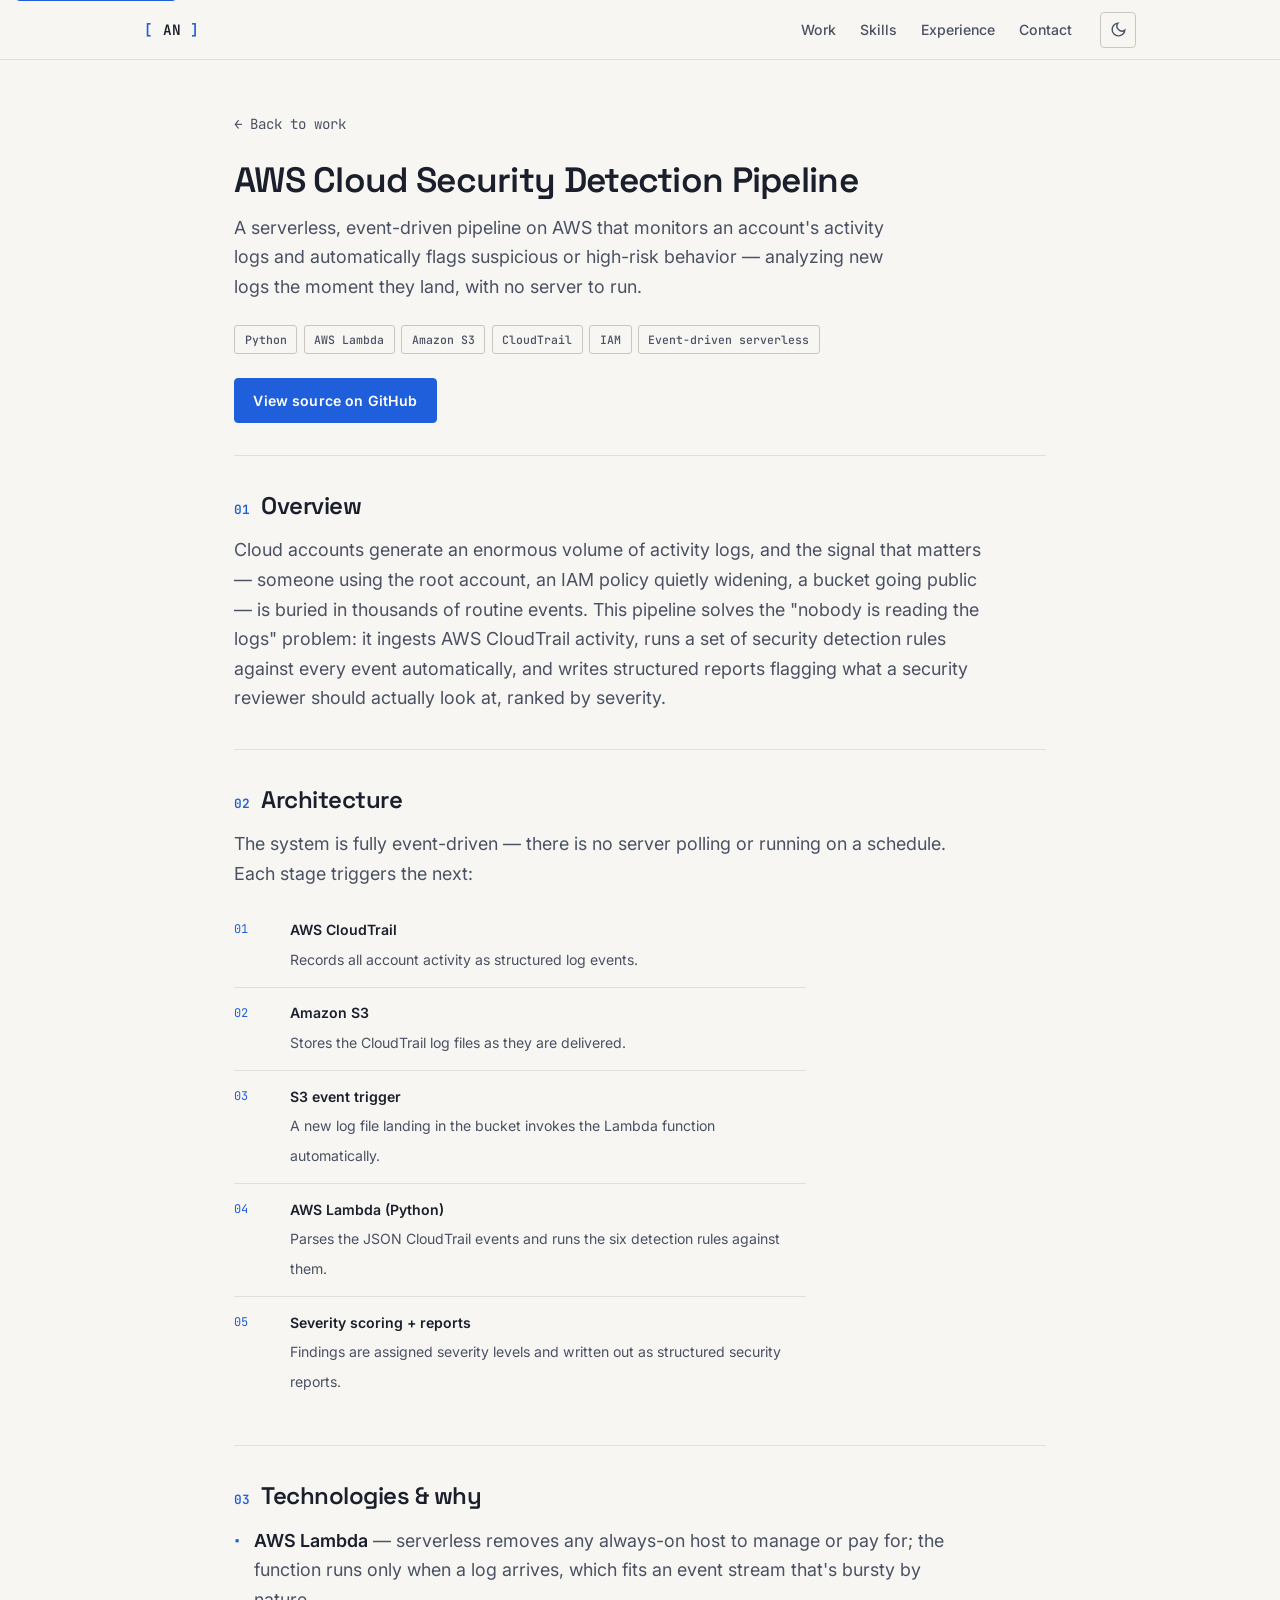
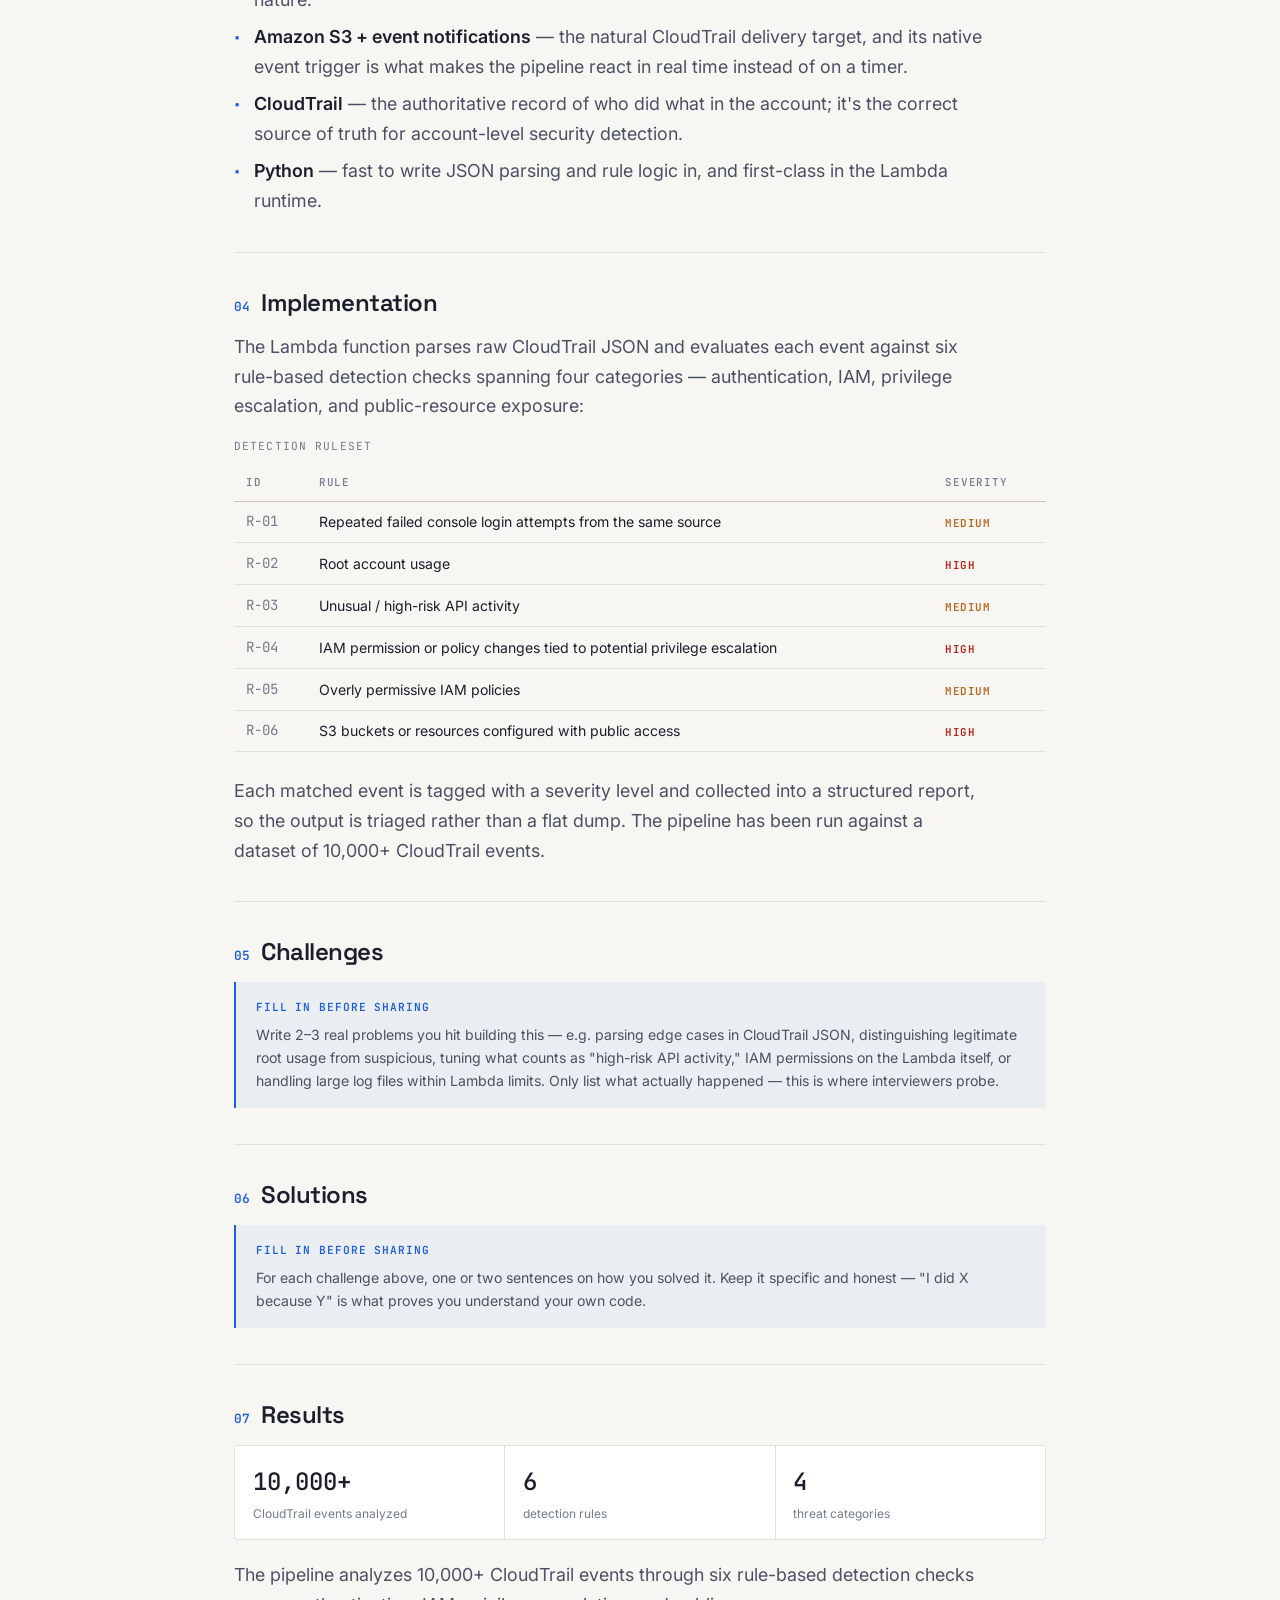
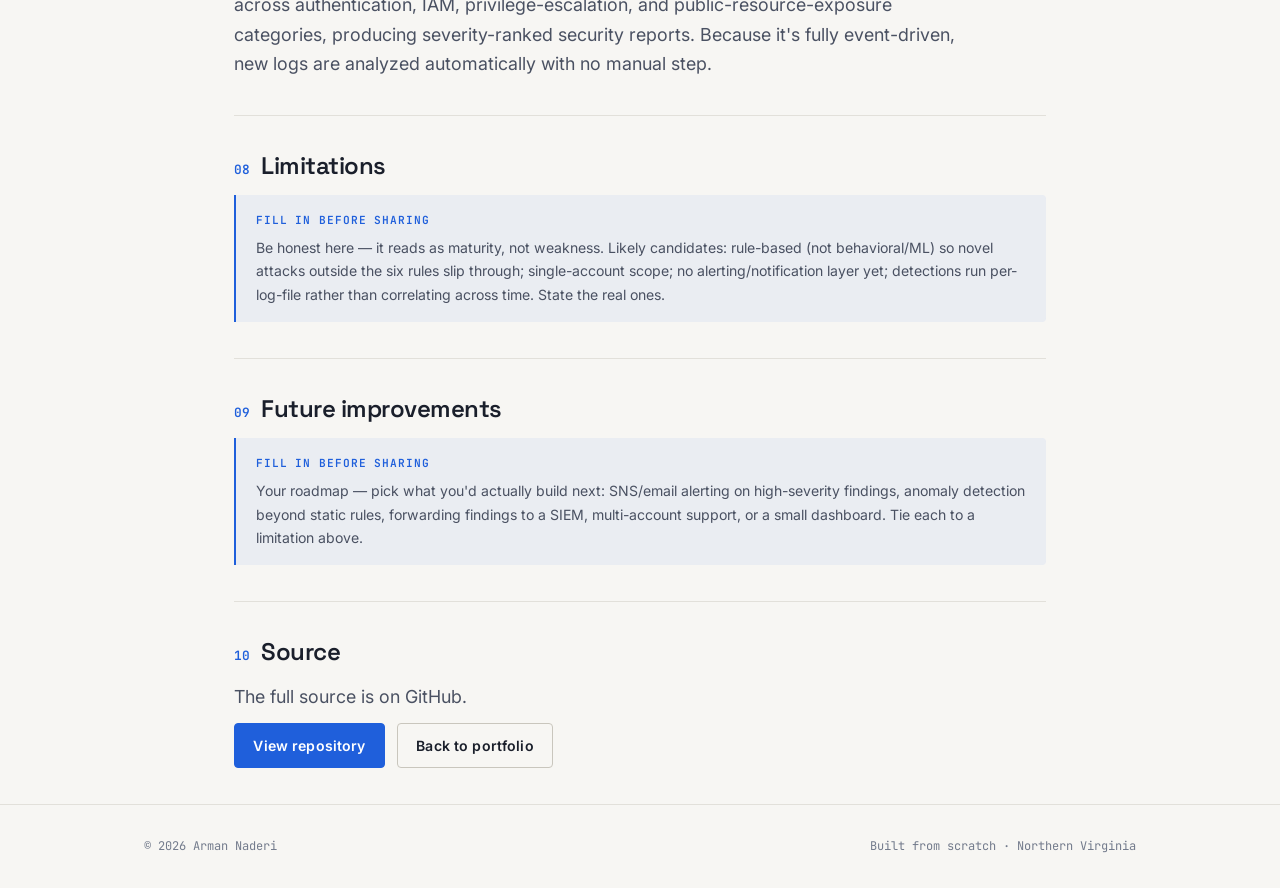
==== project-detection-pipeline.html @ 97a6974f "Rebuild portfolio: new design, detection pipeline project page" ====
<!DOCTYPE html>
<html lang="en" data-theme="light">
<head>
  <meta charset="UTF-8" />
  <meta name="viewport" content="width=device-width, initial-scale=1.0" />
  <title>AWS Cloud Security Detection Pipeline — Arman Naderi</title>
  <meta name="description" content="A serverless, event-driven security detection pipeline on AWS: CloudTrail + S3 + Python Lambda running six custom detection rules against account activity logs. Architecture, implementation, and results." />
  <link rel="canonical" href="https://armannaderi.com/project-detection-pipeline.html" />

  <meta property="og:type" content="article" />
  <meta property="og:title" content="AWS Cloud Security Detection Pipeline — Arman Naderi" />
  <meta property="og:description" content="Serverless detection pipeline on AWS: CloudTrail, S3, Python Lambda, six custom detection rules." />
  <meta property="og:url" content="https://armannaderi.com/project-detection-pipeline.html" />

  <link rel="preconnect" href="https://fonts.googleapis.com" />
  <link rel="preconnect" href="https://fonts.gstatic.com" crossorigin />
  <link href="https://fonts.googleapis.com/css2?family=Inter:wght@400;500;600&family=JetBrains+Mono:wght@400;500;600&family=Space+Grotesk:wght@500;600;700&display=swap" rel="stylesheet" />
  <link rel="stylesheet" href="styles.css" />

  <script>
    (function () {
      try {
        var saved = localStorage.getItem('theme');
        var sys = window.matchMedia('(prefers-color-scheme: dark)').matches ? 'dark' : 'light';
        document.documentElement.setAttribute('data-theme', saved || sys);
      } catch (e) {}
    })();
  </script>
</head>
<body>
  <a class="skip-link" href="#main">Skip to content</a>

  <nav id="nav" aria-label="Primary">
    <div class="nav-inner">
      <a href="/" class="nav-logo"><span class="bracket">[</span> AN <span class="bracket">]</span></a>
      <div class="nav-right">
        <div class="nav-links">
          <a href="/#work">Work</a>
          <a href="/#skills">Skills</a>
          <a href="/#experience">Experience</a>
          <a href="/#contact">Contact</a>
        </div>
        <button class="theme-toggle" id="themeToggle" aria-label="Toggle color theme">
          <svg class="icon-moon" viewBox="0 0 24 24" fill="none" stroke="currentColor" stroke-width="2" aria-hidden="true"><path d="M21 12.79A9 9 0 1 1 11.21 3 7 7 0 0 0 21 12.79z"/></svg>
          <svg class="icon-sun" viewBox="0 0 24 24" fill="none" stroke="currentColor" stroke-width="2" aria-hidden="true"><circle cx="12" cy="12" r="4"/><path d="M12 2v2M12 20v2M4.9 4.9l1.4 1.4M17.7 17.7l1.4 1.4M2 12h2M20 12h2M4.9 19.1l1.4-1.4M17.7 6.3l1.4-1.4"/></svg>
        </button>
      </div>
    </div>
  </nav>

  <main id="main" class="wrap">
    <div class="doc-header">
      <a href="/#work" class="back-link">← Back to work</a>
      <h1 class="doc-title">AWS Cloud Security Detection Pipeline</h1>
      <p class="doc-sub">
        A serverless, event-driven pipeline on AWS that monitors an account's activity logs
        and automatically flags suspicious or high-risk behavior — analyzing new logs the
        moment they land, with no server to run.
      </p>
      <div class="stack-row" style="margin-top:1.5rem;">
        <span class="chip">Python</span>
        <span class="chip">AWS Lambda</span>
        <span class="chip">Amazon S3</span>
        <span class="chip">CloudTrail</span>
        <span class="chip">IAM</span>
        <span class="chip">Event-driven serverless</span>
      </div>
      <div class="project-actions" style="margin-top:1.5rem;">
        <a href="#" class="btn btn-primary" target="_blank" rel="noopener">View source on GitHub</a>
      </div>
    </div>

    <section class="doc-section">
      <h2><span class="num">01</span> Overview</h2>
      <p>
        Cloud accounts generate an enormous volume of activity logs, and the signal that
        matters — someone using the root account, an IAM policy quietly widening, a bucket
        going public — is buried in thousands of routine events. This pipeline solves the
        "nobody is reading the logs" problem: it ingests AWS CloudTrail activity, runs a set
        of security detection rules against every event automatically, and writes structured
        reports flagging what a security reviewer should actually look at, ranked by severity.
      </p>
    </section>

    <section class="doc-section">
      <h2><span class="num">02</span> Architecture</h2>
      <p>The system is fully event-driven — there is no server polling or running on a schedule. Each stage triggers the next:</p>
      <div class="arch-flow">
        <div class="arch-step"><div class="an">01</div><div class="ad"><strong>AWS CloudTrail</strong><span>Records all account activity as structured log events.</span></div></div>
        <div class="arch-step"><div class="an">02</div><div class="ad"><strong>Amazon S3</strong><span>Stores the CloudTrail log files as they are delivered.</span></div></div>
        <div class="arch-step"><div class="an">03</div><div class="ad"><strong>S3 event trigger</strong><span>A new log file landing in the bucket invokes the Lambda function automatically.</span></div></div>
        <div class="arch-step"><div class="an">04</div><div class="ad"><strong>AWS Lambda (Python)</strong><span>Parses the JSON CloudTrail events and runs the six detection rules against them.</span></div></div>
        <div class="arch-step"><div class="an">05</div><div class="ad"><strong>Severity scoring + reports</strong><span>Findings are assigned severity levels and written out as structured security reports.</span></div></div>
      </div>
    </section>

    <section class="doc-section">
      <h2><span class="num">03</span> Technologies &amp; why</h2>
      <ul class="doc-list">
        <li><strong>AWS Lambda</strong> — serverless removes any always-on host to manage or pay for; the function runs only when a log arrives, which fits an event stream that's bursty by nature.</li>
        <li><strong>Amazon S3 + event notifications</strong> — the natural CloudTrail delivery target, and its native event trigger is what makes the pipeline react in real time instead of on a timer.</li>
        <li><strong>CloudTrail</strong> — the authoritative record of who did what in the account; it's the correct source of truth for account-level security detection.</li>
        <li><strong>Python</strong> — fast to write JSON parsing and rule logic in, and first-class in the Lambda runtime.</li>
      </ul>
    </section>

    <section class="doc-section">
      <h2><span class="num">04</span> Implementation</h2>
      <p>
        The Lambda function parses raw CloudTrail JSON and evaluates each event against six
        rule-based detection checks spanning four categories — authentication, IAM,
        privilege escalation, and public-resource exposure:
      </p>
      <table class="spec" style="margin-top:1rem;">
        <caption>Detection ruleset</caption>
        <thead>
          <tr><th scope="col">ID</th><th scope="col">Rule</th><th scope="col" class="sev-col">Severity</th></tr>
        </thead>
        <tbody>
          <tr><td class="id">R-01</td><td class="rule">Repeated failed console login attempts from the same source</td><td class="sev-col"><span class="sev sev-med">Medium</span></td></tr>
          <tr><td class="id">R-02</td><td class="rule">Root account usage</td><td class="sev-col"><span class="sev sev-high">High</span></td></tr>
          <tr><td class="id">R-03</td><td class="rule">Unusual / high-risk API activity</td><td class="sev-col"><span class="sev sev-med">Medium</span></td></tr>
          <tr><td class="id">R-04</td><td class="rule">IAM permission or policy changes tied to potential privilege escalation</td><td class="sev-col"><span class="sev sev-high">High</span></td></tr>
          <tr><td class="id">R-05</td><td class="rule">Overly permissive IAM policies</td><td class="sev-col"><span class="sev sev-med">Medium</span></td></tr>
          <tr><td class="id">R-06</td><td class="rule">S3 buckets or resources configured with public access</td><td class="sev-col"><span class="sev sev-high">High</span></td></tr>
        </tbody>
      </table>
      <p>Each matched event is tagged with a severity level and collected into a structured report, so the output is triaged rather than a flat dump. The pipeline has been run against a dataset of 10,000+ CloudTrail events.</p>
    </section>

    <section class="doc-section">
      <h2><span class="num">05</span> Challenges</h2>
      <div class="placeholder">
        <strong>Fill in before sharing</strong>
        Write 2–3 real problems you hit building this — e.g. parsing edge cases in CloudTrail JSON, distinguishing legitimate root usage from suspicious, tuning what counts as "high-risk API activity," IAM permissions on the Lambda itself, or handling large log files within Lambda limits. Only list what actually happened — this is where interviewers probe.
      </div>
    </section>

    <section class="doc-section">
      <h2><span class="num">06</span> Solutions</h2>
      <div class="placeholder">
        <strong>Fill in before sharing</strong>
        For each challenge above, one or two sentences on how you solved it. Keep it specific and honest — "I did X because Y" is what proves you understand your own code.
      </div>
    </section>

    <section class="doc-section">
      <h2><span class="num">07</span> Results</h2>
      <div class="metrics" style="margin-bottom:1.25rem;">
        <div class="metric"><div class="n">10,000+</div><div class="l">CloudTrail events analyzed</div></div>
        <div class="metric"><div class="n">6</div><div class="l">detection rules</div></div>
        <div class="metric"><div class="n">4</div><div class="l">threat categories</div></div>
      </div>
      <p>
        The pipeline analyzes 10,000+ CloudTrail events through six rule-based detection
        checks across authentication, IAM, privilege-escalation, and public-resource-exposure
        categories, producing severity-ranked security reports. Because it's fully event-driven,
        new logs are analyzed automatically with no manual step.
      </p>
    </section>

    <section class="doc-section">
      <h2><span class="num">08</span> Limitations</h2>
      <div class="placeholder">
        <strong>Fill in before sharing</strong>
        Be honest here — it reads as maturity, not weakness. Likely candidates: rule-based (not behavioral/ML) so novel attacks outside the six rules slip through; single-account scope; no alerting/notification layer yet; detections run per-log-file rather than correlating across time. State the real ones.
      </div>
    </section>

    <section class="doc-section">
      <h2><span class="num">09</span> Future improvements</h2>
      <div class="placeholder">
        <strong>Fill in before sharing</strong>
        Your roadmap — pick what you'd actually build next: SNS/email alerting on high-severity findings, anomaly detection beyond static rules, forwarding findings to a SIEM, multi-account support, or a small dashboard. Tie each to a limitation above.
      </div>
    </section>

    <section class="doc-section">
      <h2><span class="num">10</span> Source</h2>
      <p>The full source is on GitHub.</p>
      <div class="project-actions" style="margin-top:0.75rem;">
        <a href="#" class="btn btn-primary" target="_blank" rel="noopener">View repository</a>
        <a href="/#work" class="btn btn-ghost">Back to portfolio</a>
      </div>
    </section>
  </main>

  <footer>
    <div class="footer-inner">
      <span>© 2026 Arman Naderi</span>
      <span>Built from scratch · Northern Virginia</span>
    </div>
  </footer>

  <script src="app.js"></script>
</body>
</html>
---- styles.css ----
/* ============================================================
   ARMAN NADERI — PORTFOLIO
   Aesthetic: "engineering document" — technical spec sheet.
   Slate + signal-blue, paper-neutral surfaces, hairline structure.
   ============================================================ */

/* ---------- TOKENS ---------- */
:root {
  color-scheme: light dark;

  /* Light (default) — warm paper neutrals, slate ink, signal blue */
  --paper:      #f7f6f3;
  --surface:    #ffffff;
  --ink:        #1a1f2b;
  --ink-soft:   #4a5162;
  --ink-faint:  #737b8c;
  --line:       #e2e0da;
  --line-strong:#c9c6bd;
  --accent:     #1f5fdb;   /* signal blue */
  --accent-ink: #ffffff;
  --sev-high:   #b42318;
  --sev-med:    #b5651d;
  --sev-low:    #3a6a3a;
  --focus:      #1f5fdb;

  --maxw:       860px;
  --wide:       1040px;
  --radius:     4px;
  --nav-h:      60px;

  --font-display: 'Space Grotesk', system-ui, sans-serif;
  --font-body:    'Inter', system-ui, sans-serif;
  --font-mono:    'JetBrains Mono', ui-monospace, 'Courier New', monospace;

  --step--1: clamp(0.8rem, 0.77rem + 0.15vw, 0.88rem);
  --step-0:  clamp(1rem, 0.96rem + 0.2vw, 1.12rem);
  --step-1:  clamp(1.2rem, 1.1rem + 0.5vw, 1.5rem);
  --step-2:  clamp(1.6rem, 1.4rem + 1vw, 2.2rem);
  --step-3:  clamp(2.2rem, 1.8rem + 2vw, 3.4rem);
}

[data-theme="dark"] {
  --paper:      #0f1219;
  --surface:    #161a23;
  --ink:        #e8eaf0;
  --ink-soft:   #b0b6c4;
  --ink-faint:  #7c8291;
  --line:       #262b37;
  --line-strong:#39404f;
  --accent:     #6aa2ff;
  --accent-ink: #0f1219;
  --sev-high:   #f0776b;
  --sev-med:    #e0a04a;
  --sev-low:    #7fc07f;
  --focus:      #6aa2ff;
}

/* ---------- RESET ---------- */
*, *::before, *::after { box-sizing: border-box; margin: 0; padding: 0; }
html { scroll-behavior: smooth; -webkit-text-size-adjust: 100%; }
@media (prefers-reduced-motion: reduce) {
  html { scroll-behavior: auto; }
  *, *::before, *::after { animation-duration: 0.01ms !important; transition-duration: 0.01ms !important; }
}

body {
  background: var(--paper);
  color: var(--ink);
  font-family: var(--font-body);
  font-size: var(--step-0);
  line-height: 1.65;
  -webkit-font-smoothing: antialiased;
  text-rendering: optimizeLegibility;
}

a { color: var(--accent); text-decoration: none; }
a:hover { text-decoration: underline; text-underline-offset: 3px; }
ul { list-style: none; }

/* ---------- FOCUS / A11Y ---------- */
:focus-visible {
  outline: 2px solid var(--focus);
  outline-offset: 3px;
  border-radius: 2px;
}
.skip-link {
  position: absolute;
  left: 1rem;
  top: -3rem;
  background: var(--accent);
  color: var(--accent-ink);
  padding: 0.6rem 1rem;
  border-radius: var(--radius);
  z-index: 200;
  font-weight: 600;
  transition: top 150ms ease;
}
.skip-link:focus { top: 1rem; text-decoration: none; }
.visually-hidden {
  position: absolute; width: 1px; height: 1px;
  padding: 0; margin: -1px; overflow: hidden;
  clip: rect(0 0 0 0); white-space: nowrap; border: 0;
}

/* ---------- LAYOUT PRIMITIVES ---------- */
.wrap { max-width: var(--maxw); margin: 0 auto; padding: 0 1.5rem; }
.wrap-wide { max-width: var(--wide); margin: 0 auto; padding: 0 1.5rem; }

section { padding: 4.5rem 0; border-top: 1px solid var(--line); }
section:first-of-type { border-top: none; }

.eyebrow {
  font-family: var(--font-mono);
  font-size: var(--step--1);
  letter-spacing: 0.12em;
  text-transform: uppercase;
  color: var(--ink-faint);
  margin-bottom: 1rem;
  display: flex;
  align-items: center;
  gap: 0.6rem;
}
.eyebrow::before {
  content: '';
  width: 22px; height: 1px;
  background: var(--accent);
}

h1, h2, h3 { font-family: var(--font-display); font-weight: 600; line-height: 1.15; letter-spacing: -0.02em; color: var(--ink); }
h2 { font-size: var(--step-2); margin-bottom: 1.5rem; }
h3 { font-size: var(--step-1); margin-bottom: 0.75rem; }

p { color: var(--ink-soft); }
p + p { margin-top: 1rem; }
strong { color: var(--ink); font-weight: 600; }

/* ---------- NAV ---------- */
#nav {
  position: sticky; top: 0; z-index: 100;
  height: var(--nav-h);
  background: color-mix(in srgb, var(--paper) 88%, transparent);
  backdrop-filter: blur(10px);
  -webkit-backdrop-filter: blur(10px);
  border-bottom: 1px solid var(--line);
}
.nav-inner {
  max-width: var(--wide); margin: 0 auto; padding: 0 1.5rem;
  height: 100%; display: flex; align-items: center; justify-content: space-between;
}
.nav-logo {
  font-family: var(--font-mono);
  font-weight: 600; font-size: 0.9rem; color: var(--ink);
  letter-spacing: 0.02em;
}
.nav-logo:hover { text-decoration: none; color: var(--accent); }
.nav-logo .bracket { color: var(--accent); }
.nav-right { display: flex; align-items: center; gap: 1.75rem; }
.nav-links { display: flex; gap: 1.5rem; }
.nav-links a {
  font-size: var(--step--1); font-weight: 500; color: var(--ink-soft);
}
.nav-links a:hover, .nav-links a.active { color: var(--ink); text-decoration: none; }

.theme-toggle {
  display: inline-flex; align-items: center; justify-content: center;
  width: 36px; height: 36px;
  background: transparent; border: 1px solid var(--line-strong);
  border-radius: var(--radius); cursor: pointer; color: var(--ink-soft);
  transition: border-color 150ms ease, color 150ms ease;
}
.theme-toggle:hover { border-color: var(--accent); color: var(--accent); }
.theme-toggle svg { width: 17px; height: 17px; }
.theme-toggle .icon-sun { display: none; }
[data-theme="dark"] .theme-toggle .icon-sun { display: block; }
[data-theme="dark"] .theme-toggle .icon-moon { display: none; }

.nav-hamburger { display: none; background: none; border: none; cursor: pointer; padding: 6px; flex-direction: column; gap: 5px; }
.nav-hamburger span { display: block; width: 22px; height: 2px; background: var(--ink); border-radius: 2px; transition: transform 150ms ease, opacity 150ms ease; }
.nav-hamburger.open span:nth-child(1) { transform: translateY(7px) rotate(45deg); }
.nav-hamburger.open span:nth-child(2) { opacity: 0; }
.nav-hamburger.open span:nth-child(3) { transform: translateY(-7px) rotate(-45deg); }
.nav-mobile { display: none; }

/* ---------- BUTTONS ---------- */
.btn {
  display: inline-flex; align-items: center; gap: 0.5rem;
  padding: 0.6rem 1.15rem; border-radius: var(--radius);
  font-family: var(--font-body); font-size: var(--step--1); font-weight: 600;
  letter-spacing: 0.01em; cursor: pointer; border: 1px solid transparent;
  transition: background 150ms ease, border-color 150ms ease, color 150ms ease;
}
.btn:hover { text-decoration: none; }
.btn-primary { background: var(--accent); color: var(--accent-ink); border-color: var(--accent); }
.btn-primary:hover { background: color-mix(in srgb, var(--accent) 85%, #000); }
.btn-ghost { background: transparent; color: var(--ink); border-color: var(--line-strong); }
.btn-ghost:hover { border-color: var(--accent); color: var(--accent); }

/* ---------- HERO ---------- */
#hero { padding: 5.5rem 0 4.5rem; border-top: none; }
.hero-status {
  font-family: var(--font-mono); font-size: var(--step--1);
  color: var(--ink-faint); margin-bottom: 1.5rem;
  display: inline-flex; align-items: center; gap: 0.5rem;
}
.status-dot { width: 7px; height: 7px; border-radius: 50%; background: var(--sev-low); flex-shrink: 0; }
.hero-name { font-size: var(--step-3); margin-bottom: 1rem; }
.hero-line {
  font-size: var(--step-1); font-family: var(--font-body); font-weight: 400;
  color: var(--ink-soft); line-height: 1.5; max-width: 40ch; margin-bottom: 2rem;
}
.hero-line strong { color: var(--ink); font-weight: 600; }
.hero-actions { display: flex; flex-wrap: wrap; gap: 0.75rem; }

.hero-meta {
  margin-top: 2.5rem; padding-top: 1.5rem; border-top: 1px solid var(--line);
  display: flex; flex-wrap: wrap; gap: 1.5rem 2.5rem;
  font-family: var(--font-mono); font-size: var(--step--1); color: var(--ink-faint);
}
.hero-meta div { display: flex; flex-direction: column; gap: 0.15rem; }
.hero-meta .k { color: var(--ink-faint); font-size: 0.7rem; letter-spacing: 0.1em; text-transform: uppercase; }
.hero-meta .v { color: var(--ink); }

/* ---------- ABOUT ---------- */
.about-grid { display: grid; grid-template-columns: 1fr; gap: 1.5rem; max-width: 62ch; }
.about-grid p { font-size: var(--step-0); }

/* ---------- PROJECT (featured) ---------- */
.project {
  background: var(--surface); border: 1px solid var(--line);
  border-radius: var(--radius); overflow: hidden;
}
.project-head { padding: 1.75rem 2rem 1.25rem; border-bottom: 1px solid var(--line); }
.project-tag {
  font-family: var(--font-mono); font-size: 0.7rem; letter-spacing: 0.1em;
  text-transform: uppercase; color: var(--accent); margin-bottom: 0.75rem;
}
.project-title { font-size: var(--step-1); margin-bottom: 0.75rem; }
.project-summary { color: var(--ink-soft); max-width: 60ch; }
.project-body { padding: 1.5rem 2rem 1.75rem; }

.stack-row { display: flex; flex-wrap: wrap; gap: 0.4rem; margin-bottom: 1.5rem; }
.chip {
  font-family: var(--font-mono); font-size: 0.72rem; font-weight: 500;
  padding: 0.25rem 0.6rem; border: 1px solid var(--line-strong);
  border-radius: 3px; color: var(--ink-soft);
}

/* spec table: the six rules */
.spec {
  width: 100%; border-collapse: collapse;
  font-size: var(--step--1); margin-bottom: 1.5rem;
}
.spec caption {
  text-align: left; font-family: var(--font-mono); font-size: 0.7rem;
  letter-spacing: 0.1em; text-transform: uppercase; color: var(--ink-faint);
  padding-bottom: 0.6rem;
}
.spec th, .spec td {
  text-align: left; padding: 0.55rem 0.75rem; border-bottom: 1px solid var(--line);
  vertical-align: top;
}
.spec thead th {
  font-family: var(--font-mono); font-size: 0.68rem; letter-spacing: 0.08em;
  text-transform: uppercase; color: var(--ink-faint); font-weight: 500;
  border-bottom: 1px solid var(--line-strong);
}
.spec td.id { font-family: var(--font-mono); color: var(--ink-faint); white-space: nowrap; }
.spec td.rule { color: var(--ink); }
.sev {
  font-family: var(--font-mono); font-size: 0.68rem; font-weight: 600;
  letter-spacing: 0.05em; text-transform: uppercase; white-space: nowrap;
}
.sev-high { color: var(--sev-high); }
.sev-med  { color: var(--sev-med); }
.sev-low  { color: var(--sev-low); }

.project-actions { display: flex; flex-wrap: wrap; gap: 0.75rem; }

/* metric strip */
.metrics { display: grid; grid-template-columns: repeat(3, 1fr); gap: 1px; background: var(--line); border: 1px solid var(--line); border-radius: var(--radius); margin-bottom: 1.5rem; overflow: hidden; }
.metric { background: var(--surface); padding: 1rem 1.1rem; }
.metric .n { font-family: var(--font-mono); font-size: var(--step-1); color: var(--ink); font-weight: 500; }
.metric .l { font-size: 0.75rem; color: var(--ink-faint); margin-top: 0.15rem; }

/* ---------- SKILLS ---------- */
.skills-grid { display: grid; grid-template-columns: 1fr 1fr; gap: 2rem; }
.skill-group h3 { font-size: var(--step-0); font-family: var(--font-mono); font-weight: 500; letter-spacing: 0.04em; color: var(--ink-faint); text-transform: uppercase; font-size: 0.72rem; margin-bottom: 1rem; }
.skill-list { display: flex; flex-wrap: wrap; gap: 0.4rem; }
.skill-list li {
  font-size: var(--step--1); padding: 0.3rem 0.7rem;
  border: 1px solid var(--line-strong); border-radius: 3px; color: var(--ink);
}
.learning .skill-list li { border-style: dashed; color: var(--ink-soft); }
.skills-note { font-size: var(--step--1); color: var(--ink-faint); margin-top: 1.25rem; }

/* ---------- EXPERIENCE / TIMELINE ---------- */
.entry { display: grid; grid-template-columns: 160px 1fr; gap: 1.5rem; padding: 1.5rem 0; border-top: 1px solid var(--line); }
.entry:first-child { border-top: none; padding-top: 0; }
.entry-meta { font-family: var(--font-mono); font-size: var(--step--1); color: var(--ink-faint); }
.entry-meta .role { color: var(--ink); display: block; margin-bottom: 0.25rem; font-weight: 500; }
.entry h3 { font-size: var(--step-0); font-family: var(--font-body); font-weight: 600; margin-bottom: 0.5rem; }
.entry ul.bullets { display: flex; flex-direction: column; gap: 0.4rem; margin-top: 0.5rem; }
.entry ul.bullets li { position: relative; padding-left: 1.1rem; color: var(--ink-soft); font-size: var(--step--1); }
.entry ul.bullets li::before { content: '—'; position: absolute; left: 0; color: var(--ink-faint); }

/* ---------- CERTS + EDU ---------- */
.two-col { display: grid; grid-template-columns: 1fr 1fr; gap: 2.5rem; }
.stack-list { display: flex; flex-direction: column; }
.stack-item { display: flex; justify-content: space-between; align-items: baseline; gap: 1rem; padding: 0.9rem 0; border-top: 1px solid var(--line); }
.stack-item:first-child { border-top: none; }
.stack-item .name { color: var(--ink); font-weight: 500; }
.stack-item .status { font-family: var(--font-mono); font-size: 0.72rem; color: var(--ink-faint); white-space: nowrap; }
.stack-item .status.pending { color: var(--accent); }

/* ---------- CONTACT ---------- */
.contact-links { display: flex; flex-wrap: wrap; gap: 0.75rem; margin-top: 1.5rem; }
.contact-links .btn { }
.contact-note { margin-top: 1.5rem; color: var(--ink-faint); font-size: var(--step--1); max-width: 52ch; }

/* ---------- FOOTER ---------- */
footer { border-top: 1px solid var(--line); padding: 2rem 0; }
.footer-inner { max-width: var(--wide); margin: 0 auto; padding: 0 1.5rem; display: flex; justify-content: space-between; flex-wrap: wrap; gap: 1rem; font-family: var(--font-mono); font-size: 0.75rem; color: var(--ink-faint); }
.footer-inner a { color: var(--ink-soft); }

/* ---------- PROJECT PAGE ---------- */
.doc-header { padding: 3rem 0 2rem; border-bottom: 1px solid var(--line); }
.back-link { font-family: var(--font-mono); font-size: var(--step--1); color: var(--ink-soft); display: inline-flex; align-items: center; gap: 0.4rem; margin-bottom: 1.5rem; }
.doc-title { font-size: var(--step-2); margin-bottom: 0.75rem; }
.doc-sub { color: var(--ink-soft); max-width: 60ch; }
.doc-section { padding: 2.25rem 0; border-top: 1px solid var(--line); }
.doc-section h2 { font-size: var(--step-1); margin-bottom: 1rem; display: flex; align-items: baseline; gap: 0.75rem; }
.doc-section h2 .num { font-family: var(--font-mono); font-size: 0.8rem; color: var(--accent); }
.doc-section p { max-width: 68ch; }
.doc-section ul.doc-list { display: flex; flex-direction: column; gap: 0.5rem; margin-top: 0.75rem; max-width: 68ch; }
.doc-section ul.doc-list li { position: relative; padding-left: 1.25rem; color: var(--ink-soft); }
.doc-section ul.doc-list li::before { content: '▪'; position: absolute; left: 0; color: var(--accent); font-size: 0.7rem; top: 0.35rem; }
.placeholder {
  border-left: 2px solid var(--accent); background: color-mix(in srgb, var(--accent) 6%, transparent);
  padding: 1rem 1.25rem; border-radius: 0 var(--radius) var(--radius) 0; margin-top: 0.75rem;
  font-size: var(--step--1); color: var(--ink-soft);
}
.placeholder strong { color: var(--accent); font-family: var(--font-mono); font-size: 0.7rem; letter-spacing: 0.08em; text-transform: uppercase; display: block; margin-bottom: 0.4rem; }

.arch-flow { display: flex; flex-direction: column; gap: 0; margin-top: 1rem; max-width: 52ch; }
.arch-step { display: grid; grid-template-columns: 40px 1fr; gap: 1rem; padding: 0.85rem 0; border-top: 1px solid var(--line); align-items: start; }
.arch-step:first-child { border-top: none; }
.arch-step .an { font-family: var(--font-mono); font-size: 0.75rem; color: var(--accent); padding-top: 0.15rem; }
.arch-step .ad strong { display: block; color: var(--ink); font-size: var(--step--1); margin-bottom: 0.15rem; }
.arch-step .ad span { font-size: var(--step--1); color: var(--ink-soft); }

/* ---------- RESPONSIVE ---------- */
@media (max-width: 720px) {
  .nav-links { display: none; }
  .nav-hamburger { display: flex; }
  .nav-mobile.open {
    display: flex; flex-direction: column;
    position: absolute; top: var(--nav-h); left: 0; right: 0;
    background: var(--surface); border-bottom: 1px solid var(--line);
    padding: 0.5rem 1.5rem 1rem;
  }
  .nav-mobile.open a { padding: 0.75rem 0; border-top: 1px solid var(--line); color: var(--ink-soft); font-size: var(--step-0); }
  .nav-mobile.open a:first-child { border-top: none; }
  .skills-grid { grid-template-columns: 1fr; gap: 1.75rem; }
  .two-col { grid-template-columns: 1fr; gap: 1.75rem; }
  .metrics { grid-template-columns: 1fr; }
  .entry { grid-template-columns: 1fr; gap: 0.5rem; }
  .project-head, .project-body { padding-left: 1.25rem; padding-right: 1.25rem; }
  .spec td, .spec th { padding: 0.5rem 0.5rem; }
  .spec .sev-col { display: none; }   /* drop severity col on narrow screens, keep rule legible */
}
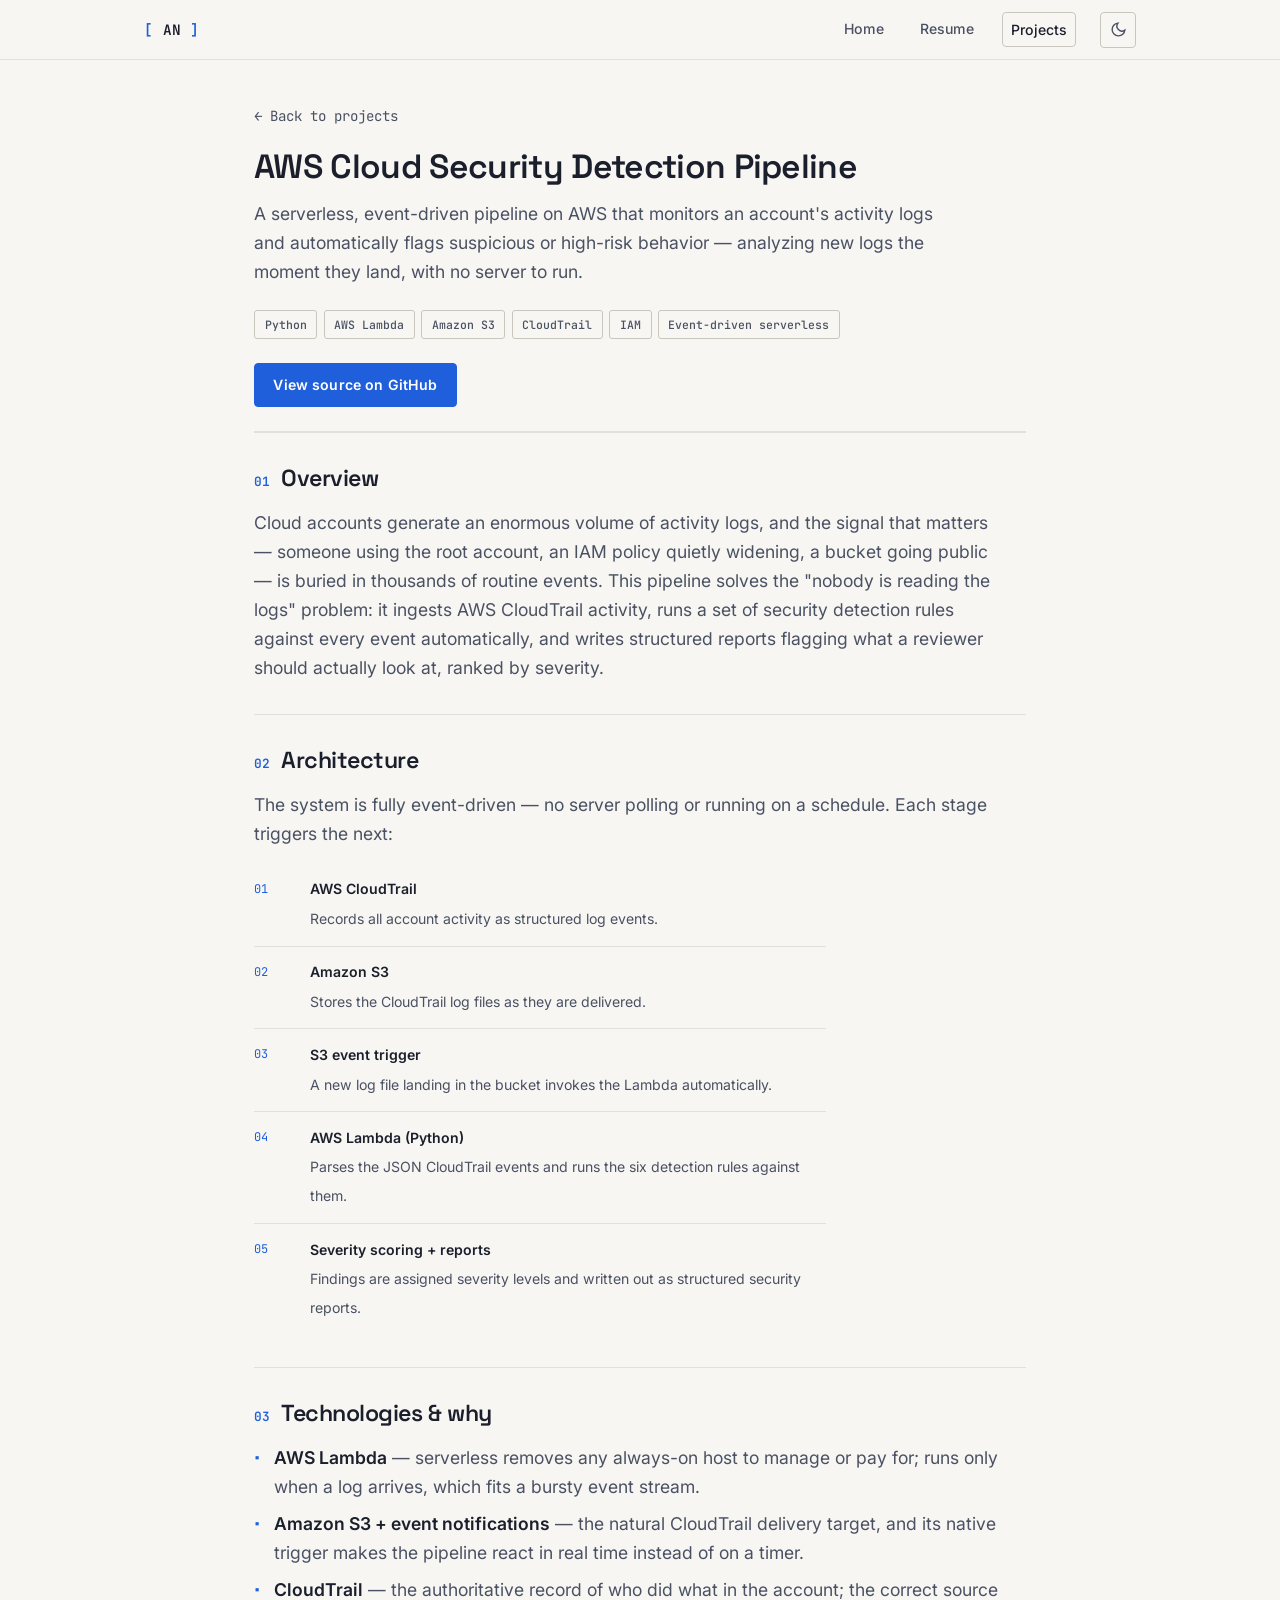
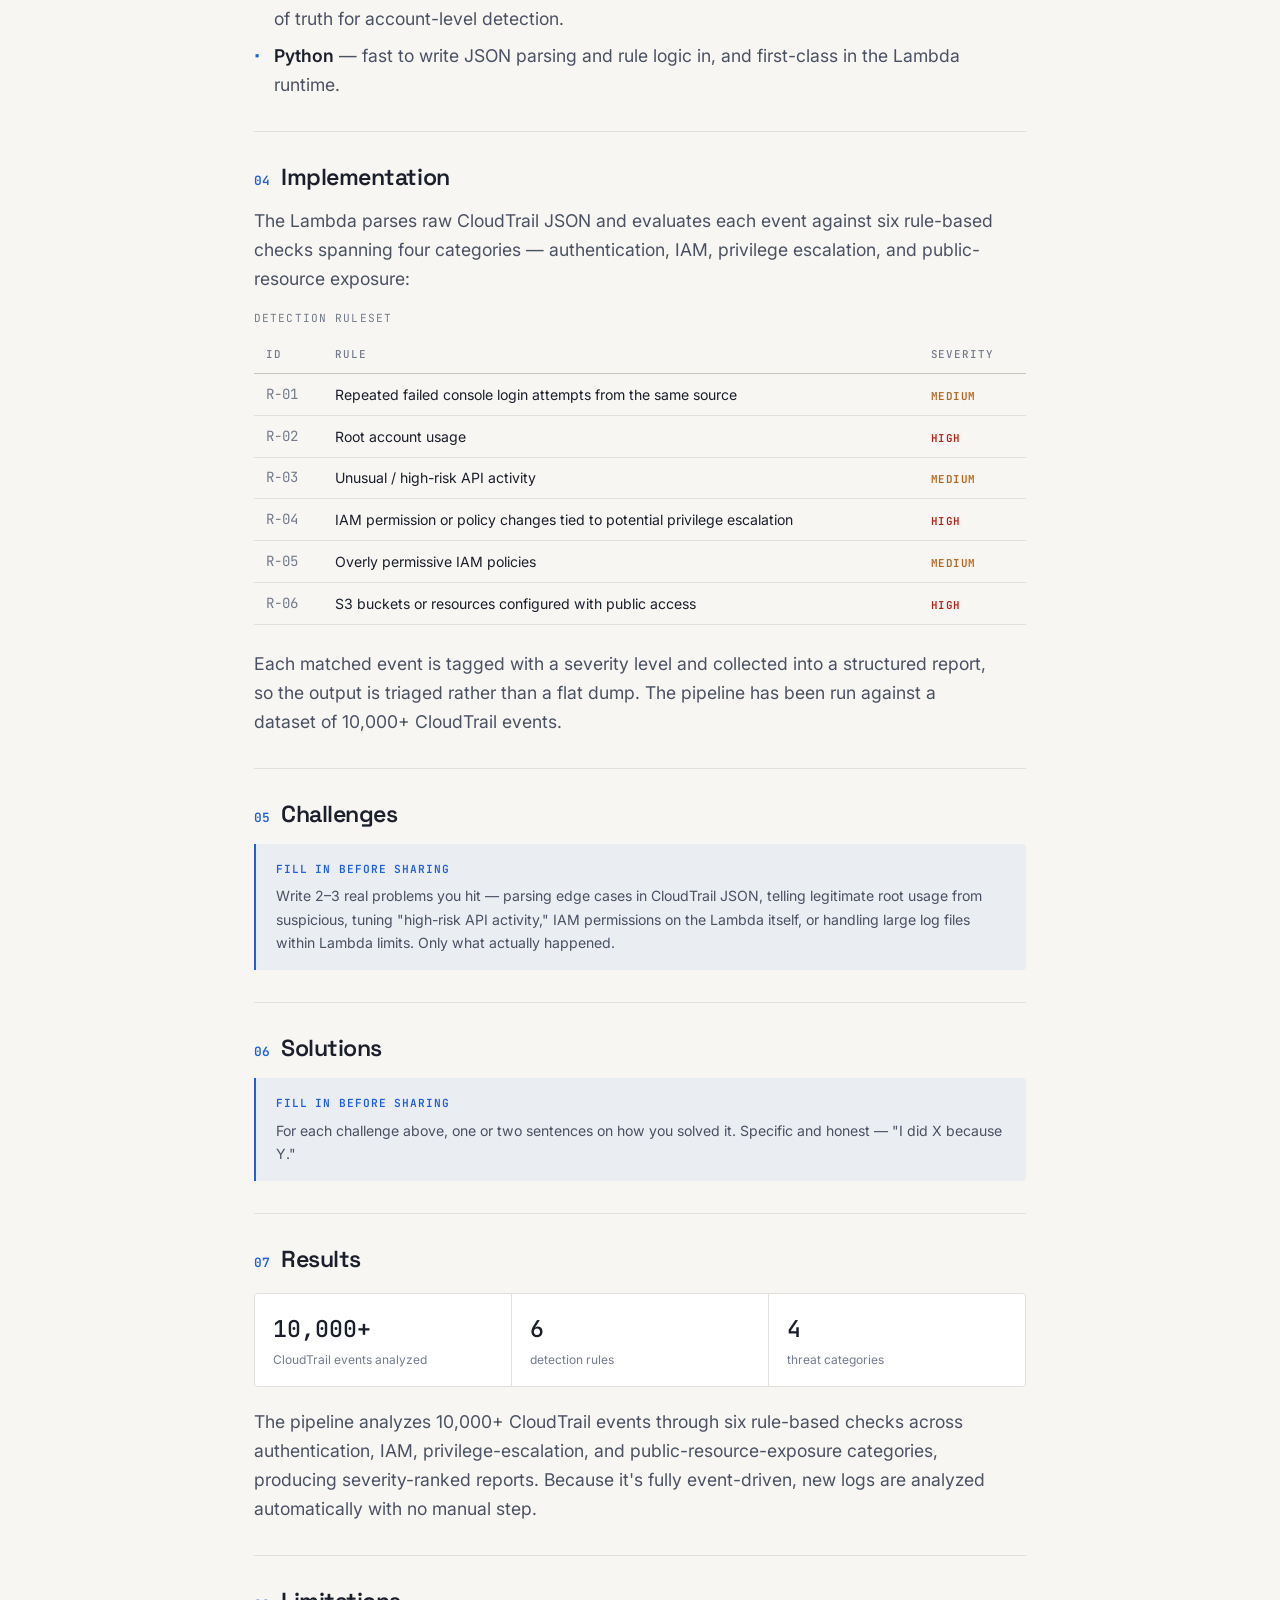
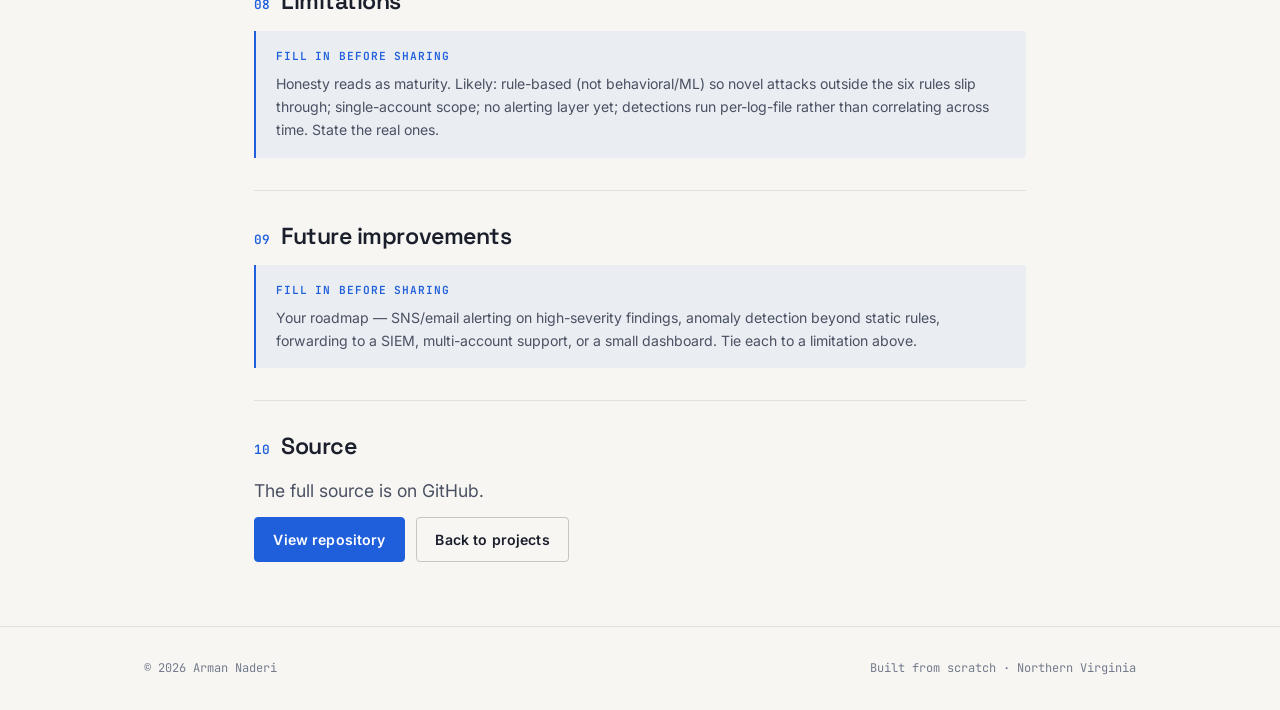
==== commit 4996ed82: "v0.2: multi-page site, resume + projects tabs, homelab, favicon" ====
--- a/project-detection-pipeline.html
+++ b/project-detection-pipeline.html
@@ -4,28 +4,19 @@
   <meta charset="UTF-8" />
   <meta name="viewport" content="width=device-width, initial-scale=1.0" />
   <title>AWS Cloud Security Detection Pipeline — Arman Naderi</title>
-  <meta name="description" content="A serverless, event-driven security detection pipeline on AWS: CloudTrail + S3 + Python Lambda running six custom detection rules against account activity logs. Architecture, implementation, and results." />
+  <meta name="description" content="A serverless, event-driven security detection pipeline on AWS: CloudTrail + S3 + Python Lambda running six custom detection rules. Architecture, implementation, and results." />
   <link rel="canonical" href="https://armannaderi.com/project-detection-pipeline.html" />
+  <link rel="icon" href="/favicon.svg" type="image/svg+xml" />
 
   <meta property="og:type" content="article" />
   <meta property="og:title" content="AWS Cloud Security Detection Pipeline — Arman Naderi" />
-  <meta property="og:description" content="Serverless detection pipeline on AWS: CloudTrail, S3, Python Lambda, six custom detection rules." />
   <meta property="og:url" content="https://armannaderi.com/project-detection-pipeline.html" />
 
   <link rel="preconnect" href="https://fonts.googleapis.com" />
   <link rel="preconnect" href="https://fonts.gstatic.com" crossorigin />
   <link href="https://fonts.googleapis.com/css2?family=Inter:wght@400;500;600&family=JetBrains+Mono:wght@400;500;600&family=Space+Grotesk:wght@500;600;700&display=swap" rel="stylesheet" />
   <link rel="stylesheet" href="styles.css" />
-
-  <script>
-    (function () {
-      try {
-        var saved = localStorage.getItem('theme');
-        var sys = window.matchMedia('(prefers-color-scheme: dark)').matches ? 'dark' : 'light';
-        document.documentElement.setAttribute('data-theme', saved || sys);
-      } catch (e) {}
-    })();
-  </script>
+  <script>(function(){try{var s=localStorage.getItem('theme');var d=window.matchMedia('(prefers-color-scheme: dark)').matches?'dark':'light';document.documentElement.setAttribute('data-theme',s||d);}catch(e){}})();</script>
 </head>
 <body>
   <a class="skip-link" href="#main">Skip to content</a>
@@ -35,60 +26,49 @@
       <a href="/" class="nav-logo"><span class="bracket">[</span> AN <span class="bracket">]</span></a>
       <div class="nav-right">
         <div class="nav-links">
-          <a href="/#work">Work</a>
-          <a href="/#skills">Skills</a>
-          <a href="/#experience">Experience</a>
-          <a href="/#contact">Contact</a>
+          <a href="/">Home</a>
+          <a href="/resume.html">Resume</a>
+          <a href="/projects.html" class="current">Projects</a>
         </div>
         <button class="theme-toggle" id="themeToggle" aria-label="Toggle color theme">
           <svg class="icon-moon" viewBox="0 0 24 24" fill="none" stroke="currentColor" stroke-width="2" aria-hidden="true"><path d="M21 12.79A9 9 0 1 1 11.21 3 7 7 0 0 0 21 12.79z"/></svg>
           <svg class="icon-sun" viewBox="0 0 24 24" fill="none" stroke="currentColor" stroke-width="2" aria-hidden="true"><circle cx="12" cy="12" r="4"/><path d="M12 2v2M12 20v2M4.9 4.9l1.4 1.4M17.7 17.7l1.4 1.4M2 12h2M20 12h2M4.9 19.1l1.4-1.4M17.7 6.3l1.4-1.4"/></svg>
         </button>
+        <button class="nav-hamburger" id="hamburger" aria-label="Toggle menu" aria-expanded="false" aria-controls="mobileNav"><span></span><span></span><span></span></button>
       </div>
+    </div>
+    <div class="nav-mobile" id="mobileNav">
+      <a href="/">Home</a>
+      <a href="/resume.html">Resume</a>
+      <a href="/projects.html">Projects</a>
     </div>
   </nav>
 
   <main id="main" class="wrap">
     <div class="doc-header">
-      <a href="/#work" class="back-link">← Back to work</a>
+      <a href="/projects.html" class="back-link">← Back to projects</a>
       <h1 class="doc-title">AWS Cloud Security Detection Pipeline</h1>
-      <p class="doc-sub">
-        A serverless, event-driven pipeline on AWS that monitors an account's activity logs
-        and automatically flags suspicious or high-risk behavior — analyzing new logs the
-        moment they land, with no server to run.
-      </p>
+      <p class="doc-sub">A serverless, event-driven pipeline on AWS that monitors an account's activity logs and automatically flags suspicious or high-risk behavior — analyzing new logs the moment they land, with no server to run.</p>
       <div class="stack-row" style="margin-top:1.5rem;">
-        <span class="chip">Python</span>
-        <span class="chip">AWS Lambda</span>
-        <span class="chip">Amazon S3</span>
-        <span class="chip">CloudTrail</span>
-        <span class="chip">IAM</span>
-        <span class="chip">Event-driven serverless</span>
+        <span class="chip">Python</span><span class="chip">AWS Lambda</span><span class="chip">Amazon S3</span><span class="chip">CloudTrail</span><span class="chip">IAM</span><span class="chip">Event-driven serverless</span>
       </div>
-      <div class="project-actions" style="margin-top:1.5rem;">
+      <div class="proj-actions" style="margin-top:1.5rem;">
         <a href="#" class="btn btn-primary" target="_blank" rel="noopener">View source on GitHub</a>
       </div>
     </div>
 
     <section class="doc-section">
       <h2><span class="num">01</span> Overview</h2>
-      <p>
-        Cloud accounts generate an enormous volume of activity logs, and the signal that
-        matters — someone using the root account, an IAM policy quietly widening, a bucket
-        going public — is buried in thousands of routine events. This pipeline solves the
-        "nobody is reading the logs" problem: it ingests AWS CloudTrail activity, runs a set
-        of security detection rules against every event automatically, and writes structured
-        reports flagging what a security reviewer should actually look at, ranked by severity.
-      </p>
+      <p>Cloud accounts generate an enormous volume of activity logs, and the signal that matters — someone using the root account, an IAM policy quietly widening, a bucket going public — is buried in thousands of routine events. This pipeline solves the "nobody is reading the logs" problem: it ingests AWS CloudTrail activity, runs a set of security detection rules against every event automatically, and writes structured reports flagging what a reviewer should actually look at, ranked by severity.</p>
     </section>
 
     <section class="doc-section">
       <h2><span class="num">02</span> Architecture</h2>
-      <p>The system is fully event-driven — there is no server polling or running on a schedule. Each stage triggers the next:</p>
+      <p>The system is fully event-driven — no server polling or running on a schedule. Each stage triggers the next:</p>
       <div class="arch-flow">
         <div class="arch-step"><div class="an">01</div><div class="ad"><strong>AWS CloudTrail</strong><span>Records all account activity as structured log events.</span></div></div>
         <div class="arch-step"><div class="an">02</div><div class="ad"><strong>Amazon S3</strong><span>Stores the CloudTrail log files as they are delivered.</span></div></div>
-        <div class="arch-step"><div class="an">03</div><div class="ad"><strong>S3 event trigger</strong><span>A new log file landing in the bucket invokes the Lambda function automatically.</span></div></div>
+        <div class="arch-step"><div class="an">03</div><div class="ad"><strong>S3 event trigger</strong><span>A new log file landing in the bucket invokes the Lambda automatically.</span></div></div>
         <div class="arch-step"><div class="an">04</div><div class="ad"><strong>AWS Lambda (Python)</strong><span>Parses the JSON CloudTrail events and runs the six detection rules against them.</span></div></div>
         <div class="arch-step"><div class="an">05</div><div class="ad"><strong>Severity scoring + reports</strong><span>Findings are assigned severity levels and written out as structured security reports.</span></div></div>
       </div>
@@ -97,25 +77,19 @@
     <section class="doc-section">
       <h2><span class="num">03</span> Technologies &amp; why</h2>
       <ul class="doc-list">
-        <li><strong>AWS Lambda</strong> — serverless removes any always-on host to manage or pay for; the function runs only when a log arrives, which fits an event stream that's bursty by nature.</li>
-        <li><strong>Amazon S3 + event notifications</strong> — the natural CloudTrail delivery target, and its native event trigger is what makes the pipeline react in real time instead of on a timer.</li>
-        <li><strong>CloudTrail</strong> — the authoritative record of who did what in the account; it's the correct source of truth for account-level security detection.</li>
+        <li><strong>AWS Lambda</strong> — serverless removes any always-on host to manage or pay for; runs only when a log arrives, which fits a bursty event stream.</li>
+        <li><strong>Amazon S3 + event notifications</strong> — the natural CloudTrail delivery target, and its native trigger makes the pipeline react in real time instead of on a timer.</li>
+        <li><strong>CloudTrail</strong> — the authoritative record of who did what in the account; the correct source of truth for account-level detection.</li>
         <li><strong>Python</strong> — fast to write JSON parsing and rule logic in, and first-class in the Lambda runtime.</li>
       </ul>
     </section>
 
     <section class="doc-section">
       <h2><span class="num">04</span> Implementation</h2>
-      <p>
-        The Lambda function parses raw CloudTrail JSON and evaluates each event against six
-        rule-based detection checks spanning four categories — authentication, IAM,
-        privilege escalation, and public-resource exposure:
-      </p>
-      <table class="spec" style="margin-top:1rem;">
+      <p>The Lambda parses raw CloudTrail JSON and evaluates each event against six rule-based checks spanning four categories — authentication, IAM, privilege escalation, and public-resource exposure:</p>
+      <table class="spec">
         <caption>Detection ruleset</caption>
-        <thead>
-          <tr><th scope="col">ID</th><th scope="col">Rule</th><th scope="col" class="sev-col">Severity</th></tr>
-        </thead>
+        <thead><tr><th scope="col">ID</th><th scope="col">Rule</th><th scope="col" class="sev-col">Severity</th></tr></thead>
         <tbody>
           <tr><td class="id">R-01</td><td class="rule">Repeated failed console login attempts from the same source</td><td class="sev-col"><span class="sev sev-med">Medium</span></td></tr>
           <tr><td class="id">R-02</td><td class="rule">Root account usage</td><td class="sev-col"><span class="sev sev-high">High</span></td></tr>
@@ -130,68 +104,47 @@
 
     <section class="doc-section">
       <h2><span class="num">05</span> Challenges</h2>
-      <div class="placeholder">
-        <strong>Fill in before sharing</strong>
-        Write 2–3 real problems you hit building this — e.g. parsing edge cases in CloudTrail JSON, distinguishing legitimate root usage from suspicious, tuning what counts as "high-risk API activity," IAM permissions on the Lambda itself, or handling large log files within Lambda limits. Only list what actually happened — this is where interviewers probe.
-      </div>
+      <div class="placeholder"><strong>Fill in before sharing</strong>Write 2–3 real problems you hit — parsing edge cases in CloudTrail JSON, telling legitimate root usage from suspicious, tuning "high-risk API activity," IAM permissions on the Lambda itself, or handling large log files within Lambda limits. Only what actually happened.</div>
     </section>
 
     <section class="doc-section">
       <h2><span class="num">06</span> Solutions</h2>
-      <div class="placeholder">
-        <strong>Fill in before sharing</strong>
-        For each challenge above, one or two sentences on how you solved it. Keep it specific and honest — "I did X because Y" is what proves you understand your own code.
-      </div>
+      <div class="placeholder"><strong>Fill in before sharing</strong>For each challenge above, one or two sentences on how you solved it. Specific and honest — "I did X because Y."</div>
     </section>
 
     <section class="doc-section">
       <h2><span class="num">07</span> Results</h2>
-      <div class="metrics" style="margin-bottom:1.25rem;">
+      <div class="metrics">
         <div class="metric"><div class="n">10,000+</div><div class="l">CloudTrail events analyzed</div></div>
         <div class="metric"><div class="n">6</div><div class="l">detection rules</div></div>
         <div class="metric"><div class="n">4</div><div class="l">threat categories</div></div>
       </div>
-      <p>
-        The pipeline analyzes 10,000+ CloudTrail events through six rule-based detection
-        checks across authentication, IAM, privilege-escalation, and public-resource-exposure
-        categories, producing severity-ranked security reports. Because it's fully event-driven,
-        new logs are analyzed automatically with no manual step.
-      </p>
+      <p>The pipeline analyzes 10,000+ CloudTrail events through six rule-based checks across authentication, IAM, privilege-escalation, and public-resource-exposure categories, producing severity-ranked reports. Because it's fully event-driven, new logs are analyzed automatically with no manual step.</p>
     </section>
 
     <section class="doc-section">
       <h2><span class="num">08</span> Limitations</h2>
-      <div class="placeholder">
-        <strong>Fill in before sharing</strong>
-        Be honest here — it reads as maturity, not weakness. Likely candidates: rule-based (not behavioral/ML) so novel attacks outside the six rules slip through; single-account scope; no alerting/notification layer yet; detections run per-log-file rather than correlating across time. State the real ones.
-      </div>
+      <div class="placeholder"><strong>Fill in before sharing</strong>Honesty reads as maturity. Likely: rule-based (not behavioral/ML) so novel attacks outside the six rules slip through; single-account scope; no alerting layer yet; detections run per-log-file rather than correlating across time. State the real ones.</div>
     </section>
 
     <section class="doc-section">
       <h2><span class="num">09</span> Future improvements</h2>
-      <div class="placeholder">
-        <strong>Fill in before sharing</strong>
-        Your roadmap — pick what you'd actually build next: SNS/email alerting on high-severity findings, anomaly detection beyond static rules, forwarding findings to a SIEM, multi-account support, or a small dashboard. Tie each to a limitation above.
-      </div>
+      <div class="placeholder"><strong>Fill in before sharing</strong>Your roadmap — SNS/email alerting on high-severity findings, anomaly detection beyond static rules, forwarding to a SIEM, multi-account support, or a small dashboard. Tie each to a limitation above.</div>
     </section>
 
     <section class="doc-section">
       <h2><span class="num">10</span> Source</h2>
       <p>The full source is on GitHub.</p>
-      <div class="project-actions" style="margin-top:0.75rem;">
+      <div class="proj-actions" style="margin-top:0.75rem;">
         <a href="#" class="btn btn-primary" target="_blank" rel="noopener">View repository</a>
-        <a href="/#work" class="btn btn-ghost">Back to portfolio</a>
+        <a href="/projects.html" class="btn btn-ghost">Back to projects</a>
       </div>
     </section>
   </main>
 
   <footer>
-    <div class="footer-inner">
-      <span>© 2026 Arman Naderi</span>
-      <span>Built from scratch · Northern Virginia</span>
-    </div>
+    <div class="footer-inner"><span>© 2026 Arman Naderi</span><span>Built from scratch · Northern Virginia</span></div>
   </footer>
-
   <script src="app.js"></script>
 </body>
 </html>
--- a/styles.css
+++ b/styles.css
@@ -1,14 +1,11 @@
 /* ============================================================
-   ARMAN NADERI — PORTFOLIO
-   Aesthetic: "engineering document" — technical spec sheet.
-   Slate + signal-blue, paper-neutral surfaces, hairline structure.
+   ARMAN NADERI — PORTFOLIO v0.2
+   "Engineering document" aesthetic. Slate + signal-blue.
+   Multi-page: Home / Resume / Projects + project write-ups.
    ============================================================ */
 
-/* ---------- TOKENS ---------- */
 :root {
   color-scheme: light dark;
-
-  /* Light (default) — warm paper neutrals, slate ink, signal blue */
   --paper:      #f7f6f3;
   --surface:    #ffffff;
   --ink:        #1a1f2b;
@@ -16,14 +13,14 @@
   --ink-faint:  #737b8c;
   --line:       #e2e0da;
   --line-strong:#c9c6bd;
-  --accent:     #1f5fdb;   /* signal blue */
+  --accent:     #1f5fdb;
   --accent-ink: #ffffff;
   --sev-high:   #b42318;
   --sev-med:    #b5651d;
   --sev-low:    #3a6a3a;
   --focus:      #1f5fdb;
 
-  --maxw:       860px;
+  --maxw:       820px;
   --wide:       1040px;
   --radius:     4px;
   --nav-h:      60px;
@@ -33,10 +30,10 @@
   --font-mono:    'JetBrains Mono', ui-monospace, 'Courier New', monospace;
 
   --step--1: clamp(0.8rem, 0.77rem + 0.15vw, 0.88rem);
-  --step-0:  clamp(1rem, 0.96rem + 0.2vw, 1.12rem);
-  --step-1:  clamp(1.2rem, 1.1rem + 0.5vw, 1.5rem);
-  --step-2:  clamp(1.6rem, 1.4rem + 1vw, 2.2rem);
-  --step-3:  clamp(2.2rem, 1.8rem + 2vw, 3.4rem);
+  --step-0:  clamp(1rem, 0.96rem + 0.2vw, 1.1rem);
+  --step-1:  clamp(1.2rem, 1.1rem + 0.5vw, 1.45rem);
+  --step-2:  clamp(1.55rem, 1.35rem + 1vw, 2.1rem);
+  --step-3:  clamp(2.1rem, 1.7rem + 2vw, 3.1rem);
 }
 
 [data-theme="dark"] {
@@ -55,7 +52,6 @@
   --focus:      #6aa2ff;
 }
 
-/* ---------- RESET ---------- */
 *, *::before, *::after { box-sizing: border-box; margin: 0; padding: 0; }
 html { scroll-behavior: smooth; -webkit-text-size-adjust: 100%; }
 @media (prefers-reduced-motion: reduce) {
@@ -71,103 +67,60 @@
   line-height: 1.65;
   -webkit-font-smoothing: antialiased;
   text-rendering: optimizeLegibility;
-}
+  min-height: 100vh;
+  display: flex;
+  flex-direction: column;
+}
+main { flex: 1 0 auto; }
 
 a { color: var(--accent); text-decoration: none; }
 a:hover { text-decoration: underline; text-underline-offset: 3px; }
 ul { list-style: none; }
 
-/* ---------- FOCUS / A11Y ---------- */
-:focus-visible {
-  outline: 2px solid var(--focus);
-  outline-offset: 3px;
-  border-radius: 2px;
-}
+:focus-visible { outline: 2px solid var(--focus); outline-offset: 3px; border-radius: 2px; }
 .skip-link {
-  position: absolute;
-  left: 1rem;
-  top: -3rem;
-  background: var(--accent);
-  color: var(--accent-ink);
-  padding: 0.6rem 1rem;
-  border-radius: var(--radius);
-  z-index: 200;
-  font-weight: 600;
-  transition: top 150ms ease;
+  position: absolute; left: 1rem; top: -3rem;
+  background: var(--accent); color: var(--accent-ink);
+  padding: 0.6rem 1rem; border-radius: var(--radius);
+  z-index: 200; font-weight: 600; transition: top 150ms ease;
 }
 .skip-link:focus { top: 1rem; text-decoration: none; }
-.visually-hidden {
-  position: absolute; width: 1px; height: 1px;
-  padding: 0; margin: -1px; overflow: hidden;
-  clip: rect(0 0 0 0); white-space: nowrap; border: 0;
-}
-
-/* ---------- LAYOUT PRIMITIVES ---------- */
-.wrap { max-width: var(--maxw); margin: 0 auto; padding: 0 1.5rem; }
-.wrap-wide { max-width: var(--wide); margin: 0 auto; padding: 0 1.5rem; }
-
-section { padding: 4.5rem 0; border-top: 1px solid var(--line); }
-section:first-of-type { border-top: none; }
+.visually-hidden { position: absolute; width: 1px; height: 1px; padding: 0; margin: -1px; overflow: hidden; clip: rect(0 0 0 0); white-space: nowrap; border: 0; }
+
+.wrap { max-width: var(--maxw); margin: 0 auto; padding: 0 1.5rem; width: 100%; }
 
 .eyebrow {
-  font-family: var(--font-mono);
-  font-size: var(--step--1);
-  letter-spacing: 0.12em;
-  text-transform: uppercase;
-  color: var(--ink-faint);
-  margin-bottom: 1rem;
-  display: flex;
-  align-items: center;
-  gap: 0.6rem;
-}
-.eyebrow::before {
-  content: '';
-  width: 22px; height: 1px;
-  background: var(--accent);
-}
+  font-family: var(--font-mono); font-size: var(--step--1);
+  letter-spacing: 0.12em; text-transform: uppercase; color: var(--ink-faint);
+  margin-bottom: 1rem; display: flex; align-items: center; gap: 0.6rem;
+}
+.eyebrow::before { content: ''; width: 22px; height: 1px; background: var(--accent); }
 
 h1, h2, h3 { font-family: var(--font-display); font-weight: 600; line-height: 1.15; letter-spacing: -0.02em; color: var(--ink); }
-h2 { font-size: var(--step-2); margin-bottom: 1.5rem; }
-h3 { font-size: var(--step-1); margin-bottom: 0.75rem; }
-
+h2 { font-size: var(--step-2); margin-bottom: 1.25rem; }
+h3 { font-size: var(--step-1); margin-bottom: 0.6rem; }
 p { color: var(--ink-soft); }
 p + p { margin-top: 1rem; }
 strong { color: var(--ink); font-weight: 600; }
 
 /* ---------- NAV ---------- */
 #nav {
-  position: sticky; top: 0; z-index: 100;
-  height: var(--nav-h);
+  position: sticky; top: 0; z-index: 100; height: var(--nav-h);
   background: color-mix(in srgb, var(--paper) 88%, transparent);
-  backdrop-filter: blur(10px);
-  -webkit-backdrop-filter: blur(10px);
+  backdrop-filter: blur(10px); -webkit-backdrop-filter: blur(10px);
   border-bottom: 1px solid var(--line);
 }
-.nav-inner {
-  max-width: var(--wide); margin: 0 auto; padding: 0 1.5rem;
-  height: 100%; display: flex; align-items: center; justify-content: space-between;
-}
-.nav-logo {
-  font-family: var(--font-mono);
-  font-weight: 600; font-size: 0.9rem; color: var(--ink);
-  letter-spacing: 0.02em;
-}
+.nav-inner { max-width: var(--wide); margin: 0 auto; padding: 0 1.5rem; height: 100%; display: flex; align-items: center; justify-content: space-between; }
+.nav-logo { font-family: var(--font-mono); font-weight: 600; font-size: 0.9rem; color: var(--ink); letter-spacing: 0.02em; }
 .nav-logo:hover { text-decoration: none; color: var(--accent); }
 .nav-logo .bracket { color: var(--accent); }
-.nav-right { display: flex; align-items: center; gap: 1.75rem; }
-.nav-links { display: flex; gap: 1.5rem; }
-.nav-links a {
-  font-size: var(--step--1); font-weight: 500; color: var(--ink-soft);
-}
-.nav-links a:hover, .nav-links a.active { color: var(--ink); text-decoration: none; }
-
-.theme-toggle {
-  display: inline-flex; align-items: center; justify-content: center;
-  width: 36px; height: 36px;
-  background: transparent; border: 1px solid var(--line-strong);
-  border-radius: var(--radius); cursor: pointer; color: var(--ink-soft);
-  transition: border-color 150ms ease, color 150ms ease;
-}
+.nav-right { display: flex; align-items: center; gap: 1.5rem; }
+.nav-links { display: flex; gap: 1.25rem; }
+.nav-links a { font-size: var(--step--1); font-weight: 500; color: var(--ink-soft); padding: 0.3rem 0.5rem; border-radius: var(--radius); }
+.nav-links a:hover { color: var(--ink); text-decoration: none; }
+.nav-links a.current { color: var(--ink); border: 1px solid var(--line-strong); }
+
+.theme-toggle { display: inline-flex; align-items: center; justify-content: center; width: 36px; height: 36px; background: transparent; border: 1px solid var(--line-strong); border-radius: var(--radius); cursor: pointer; color: var(--ink-soft); transition: border-color 150ms ease, color 150ms ease; }
 .theme-toggle:hover { border-color: var(--accent); color: var(--accent); }
 .theme-toggle svg { width: 17px; height: 17px; }
 .theme-toggle .icon-sun { display: none; }
@@ -182,189 +135,135 @@
 .nav-mobile { display: none; }
 
 /* ---------- BUTTONS ---------- */
-.btn {
-  display: inline-flex; align-items: center; gap: 0.5rem;
-  padding: 0.6rem 1.15rem; border-radius: var(--radius);
-  font-family: var(--font-body); font-size: var(--step--1); font-weight: 600;
-  letter-spacing: 0.01em; cursor: pointer; border: 1px solid transparent;
-  transition: background 150ms ease, border-color 150ms ease, color 150ms ease;
-}
+.btn { display: inline-flex; align-items: center; gap: 0.5rem; padding: 0.6rem 1.15rem; border-radius: var(--radius); font-family: var(--font-body); font-size: var(--step--1); font-weight: 600; letter-spacing: 0.01em; cursor: pointer; border: 1px solid transparent; transition: background 150ms ease, border-color 150ms ease, color 150ms ease; }
 .btn:hover { text-decoration: none; }
 .btn-primary { background: var(--accent); color: var(--accent-ink); border-color: var(--accent); }
 .btn-primary:hover { background: color-mix(in srgb, var(--accent) 85%, #000); }
 .btn-ghost { background: transparent; color: var(--ink); border-color: var(--line-strong); }
 .btn-ghost:hover { border-color: var(--accent); color: var(--accent); }
-
-/* ---------- HERO ---------- */
-#hero { padding: 5.5rem 0 4.5rem; border-top: none; }
-.hero-status {
-  font-family: var(--font-mono); font-size: var(--step--1);
-  color: var(--ink-faint); margin-bottom: 1.5rem;
-  display: inline-flex; align-items: center; gap: 0.5rem;
-}
+.btn svg { width: 15px; height: 15px; }
+
+/* ---------- PAGE HEADER ---------- */
+.page { padding: 3.5rem 0 4rem; }
+.page-lead { max-width: 60ch; margin-top: 0.5rem; }
+
+/* ---------- HOME ---------- */
+.home-hero { padding: 4rem 0 3rem; }
+.hero-status { font-family: var(--font-mono); font-size: var(--step--1); color: var(--ink-faint); margin-bottom: 1.25rem; display: inline-flex; align-items: center; gap: 0.5rem; }
 .status-dot { width: 7px; height: 7px; border-radius: 50%; background: var(--sev-low); flex-shrink: 0; }
-.hero-name { font-size: var(--step-3); margin-bottom: 1rem; }
-.hero-line {
-  font-size: var(--step-1); font-family: var(--font-body); font-weight: 400;
-  color: var(--ink-soft); line-height: 1.5; max-width: 40ch; margin-bottom: 2rem;
-}
-.hero-line strong { color: var(--ink); font-weight: 600; }
-.hero-actions { display: flex; flex-wrap: wrap; gap: 0.75rem; }
-
-.hero-meta {
-  margin-top: 2.5rem; padding-top: 1.5rem; border-top: 1px solid var(--line);
-  display: flex; flex-wrap: wrap; gap: 1.5rem 2.5rem;
-  font-family: var(--font-mono); font-size: var(--step--1); color: var(--ink-faint);
-}
+.hero-name { font-size: var(--step-3); margin-bottom: 1.25rem; }
+.hero-body { max-width: 60ch; }
+.hero-body p { font-size: var(--step-0); }
+.hero-actions { display: flex; flex-wrap: wrap; gap: 0.7rem; margin-top: 1.75rem; }
+
+.hero-meta { margin-top: 2.5rem; padding-top: 1.5rem; border-top: 1px solid var(--line); display: flex; flex-wrap: wrap; gap: 1.25rem 2.5rem; font-family: var(--font-mono); font-size: var(--step--1); }
 .hero-meta div { display: flex; flex-direction: column; gap: 0.15rem; }
 .hero-meta .k { color: var(--ink-faint); font-size: 0.7rem; letter-spacing: 0.1em; text-transform: uppercase; }
 .hero-meta .v { color: var(--ink); }
 
-/* ---------- ABOUT ---------- */
-.about-grid { display: grid; grid-template-columns: 1fr; gap: 1.5rem; max-width: 62ch; }
-.about-grid p { font-size: var(--step-0); }
-
-/* ---------- PROJECT (featured) ---------- */
-.project {
-  background: var(--surface); border: 1px solid var(--line);
-  border-radius: var(--radius); overflow: hidden;
-}
-.project-head { padding: 1.75rem 2rem 1.25rem; border-bottom: 1px solid var(--line); }
-.project-tag {
-  font-family: var(--font-mono); font-size: 0.7rem; letter-spacing: 0.1em;
-  text-transform: uppercase; color: var(--accent); margin-bottom: 0.75rem;
-}
-.project-title { font-size: var(--step-1); margin-bottom: 0.75rem; }
-.project-summary { color: var(--ink-soft); max-width: 60ch; }
-.project-body { padding: 1.5rem 2rem 1.75rem; }
-
-.stack-row { display: flex; flex-wrap: wrap; gap: 0.4rem; margin-bottom: 1.5rem; }
-.chip {
-  font-family: var(--font-mono); font-size: 0.72rem; font-weight: 500;
-  padding: 0.25rem 0.6rem; border: 1px solid var(--line-strong);
-  border-radius: 3px; color: var(--ink-soft);
-}
-
-/* spec table: the six rules */
-.spec {
-  width: 100%; border-collapse: collapse;
-  font-size: var(--step--1); margin-bottom: 1.5rem;
-}
-.spec caption {
-  text-align: left; font-family: var(--font-mono); font-size: 0.7rem;
-  letter-spacing: 0.1em; text-transform: uppercase; color: var(--ink-faint);
-  padding-bottom: 0.6rem;
-}
-.spec th, .spec td {
-  text-align: left; padding: 0.55rem 0.75rem; border-bottom: 1px solid var(--line);
-  vertical-align: top;
-}
-.spec thead th {
-  font-family: var(--font-mono); font-size: 0.68rem; letter-spacing: 0.08em;
-  text-transform: uppercase; color: var(--ink-faint); font-weight: 500;
-  border-bottom: 1px solid var(--line-strong);
-}
-.spec td.id { font-family: var(--font-mono); color: var(--ink-faint); white-space: nowrap; }
-.spec td.rule { color: var(--ink); }
-.sev {
-  font-family: var(--font-mono); font-size: 0.68rem; font-weight: 600;
-  letter-spacing: 0.05em; text-transform: uppercase; white-space: nowrap;
-}
-.sev-high { color: var(--sev-high); }
-.sev-med  { color: var(--sev-med); }
-.sev-low  { color: var(--sev-low); }
-
-.project-actions { display: flex; flex-wrap: wrap; gap: 0.75rem; }
-
-/* metric strip */
-.metrics { display: grid; grid-template-columns: repeat(3, 1fr); gap: 1px; background: var(--line); border: 1px solid var(--line); border-radius: var(--radius); margin-bottom: 1.5rem; overflow: hidden; }
+/* ---------- WRITING (blog) list ---------- */
+.home-section { padding: 3rem 0; border-top: 1px solid var(--line); }
+.post-list { display: flex; flex-direction: column; margin-top: 1rem; }
+.post-row { display: grid; grid-template-columns: 120px 1fr auto; gap: 1rem; align-items: baseline; padding: 0.9rem 0; border-top: 1px solid var(--line); }
+.post-row:first-child { border-top: none; }
+.post-row .date { font-family: var(--font-mono); font-size: var(--step--1); color: var(--ink-faint); }
+.post-row .title { color: var(--ink); font-weight: 500; }
+.post-row:hover .title { color: var(--accent); }
+.post-row .arrow { color: var(--ink-faint); }
+.empty-note { border: 1px dashed var(--line-strong); border-radius: var(--radius); padding: 1.25rem 1.5rem; color: var(--ink-faint); font-size: var(--step--1); margin-top: 1rem; }
+
+/* ---------- PROJECTS list ---------- */
+.proj-list { display: flex; flex-direction: column; }
+.proj-item { padding: 1.75rem 0; border-top: 1px solid var(--line); }
+.proj-item:first-child { border-top: none; padding-top: 0.5rem; }
+.proj-head { display: flex; align-items: baseline; gap: 0.75rem; flex-wrap: wrap; margin-bottom: 0.75rem; }
+.proj-title { font-size: var(--step-1); font-family: var(--font-display); font-weight: 600; color: var(--ink); }
+.tag-status { font-family: var(--font-mono); font-size: 0.68rem; font-weight: 600; letter-spacing: 0.06em; text-transform: uppercase; padding: 0.15rem 0.5rem; border-radius: 3px; }
+.tag-live { color: var(--sev-low); border: 1px solid var(--sev-low); }
+.tag-progress { color: var(--sev-med); border: 1px solid var(--sev-med); }
+.stack-row { display: flex; flex-wrap: wrap; gap: 0.4rem; margin-bottom: 0.9rem; }
+.chip { font-family: var(--font-mono); font-size: 0.72rem; font-weight: 500; padding: 0.25rem 0.6rem; border: 1px solid var(--line-strong); border-radius: 3px; color: var(--ink-soft); }
+.proj-desc { color: var(--ink-soft); max-width: 65ch; margin-bottom: 1rem; }
+.proj-actions { display: flex; flex-wrap: wrap; gap: 0.7rem; }
+
+/* ---------- metric strip / spec table (shared with write-up) ---------- */
+.metrics { display: grid; grid-template-columns: repeat(3, 1fr); gap: 1px; background: var(--line); border: 1px solid var(--line); border-radius: var(--radius); margin: 1.25rem 0; overflow: hidden; }
 .metric { background: var(--surface); padding: 1rem 1.1rem; }
 .metric .n { font-family: var(--font-mono); font-size: var(--step-1); color: var(--ink); font-weight: 500; }
 .metric .l { font-size: 0.75rem; color: var(--ink-faint); margin-top: 0.15rem; }
 
-/* ---------- SKILLS ---------- */
-.skills-grid { display: grid; grid-template-columns: 1fr 1fr; gap: 2rem; }
-.skill-group h3 { font-size: var(--step-0); font-family: var(--font-mono); font-weight: 500; letter-spacing: 0.04em; color: var(--ink-faint); text-transform: uppercase; font-size: 0.72rem; margin-bottom: 1rem; }
-.skill-list { display: flex; flex-wrap: wrap; gap: 0.4rem; }
-.skill-list li {
-  font-size: var(--step--1); padding: 0.3rem 0.7rem;
-  border: 1px solid var(--line-strong); border-radius: 3px; color: var(--ink);
-}
-.learning .skill-list li { border-style: dashed; color: var(--ink-soft); }
-.skills-note { font-size: var(--step--1); color: var(--ink-faint); margin-top: 1.25rem; }
-
-/* ---------- EXPERIENCE / TIMELINE ---------- */
-.entry { display: grid; grid-template-columns: 160px 1fr; gap: 1.5rem; padding: 1.5rem 0; border-top: 1px solid var(--line); }
-.entry:first-child { border-top: none; padding-top: 0; }
-.entry-meta { font-family: var(--font-mono); font-size: var(--step--1); color: var(--ink-faint); }
-.entry-meta .role { color: var(--ink); display: block; margin-bottom: 0.25rem; font-weight: 500; }
-.entry h3 { font-size: var(--step-0); font-family: var(--font-body); font-weight: 600; margin-bottom: 0.5rem; }
-.entry ul.bullets { display: flex; flex-direction: column; gap: 0.4rem; margin-top: 0.5rem; }
-.entry ul.bullets li { position: relative; padding-left: 1.1rem; color: var(--ink-soft); font-size: var(--step--1); }
-.entry ul.bullets li::before { content: '—'; position: absolute; left: 0; color: var(--ink-faint); }
-
-/* ---------- CERTS + EDU ---------- */
-.two-col { display: grid; grid-template-columns: 1fr 1fr; gap: 2.5rem; }
-.stack-list { display: flex; flex-direction: column; }
-.stack-item { display: flex; justify-content: space-between; align-items: baseline; gap: 1rem; padding: 0.9rem 0; border-top: 1px solid var(--line); }
-.stack-item:first-child { border-top: none; }
-.stack-item .name { color: var(--ink); font-weight: 500; }
-.stack-item .status { font-family: var(--font-mono); font-size: 0.72rem; color: var(--ink-faint); white-space: nowrap; }
-.stack-item .status.pending { color: var(--accent); }
-
-/* ---------- CONTACT ---------- */
-.contact-links { display: flex; flex-wrap: wrap; gap: 0.75rem; margin-top: 1.5rem; }
-.contact-links .btn { }
-.contact-note { margin-top: 1.5rem; color: var(--ink-faint); font-size: var(--step--1); max-width: 52ch; }
-
-/* ---------- FOOTER ---------- */
-footer { border-top: 1px solid var(--line); padding: 2rem 0; }
-.footer-inner { max-width: var(--wide); margin: 0 auto; padding: 0 1.5rem; display: flex; justify-content: space-between; flex-wrap: wrap; gap: 1rem; font-family: var(--font-mono); font-size: 0.75rem; color: var(--ink-faint); }
-.footer-inner a { color: var(--ink-soft); }
-
-/* ---------- PROJECT PAGE ---------- */
-.doc-header { padding: 3rem 0 2rem; border-bottom: 1px solid var(--line); }
-.back-link { font-family: var(--font-mono); font-size: var(--step--1); color: var(--ink-soft); display: inline-flex; align-items: center; gap: 0.4rem; margin-bottom: 1.5rem; }
+.spec { width: 100%; border-collapse: collapse; font-size: var(--step--1); margin: 1rem 0 1.5rem; }
+.spec caption { text-align: left; font-family: var(--font-mono); font-size: 0.7rem; letter-spacing: 0.1em; text-transform: uppercase; color: var(--ink-faint); padding-bottom: 0.6rem; }
+.spec th, .spec td { text-align: left; padding: 0.55rem 0.75rem; border-bottom: 1px solid var(--line); vertical-align: top; }
+.spec thead th { font-family: var(--font-mono); font-size: 0.68rem; letter-spacing: 0.08em; text-transform: uppercase; color: var(--ink-faint); font-weight: 500; border-bottom: 1px solid var(--line-strong); }
+.spec td.id { font-family: var(--font-mono); color: var(--ink-faint); white-space: nowrap; }
+.spec td.rule { color: var(--ink); }
+.sev { font-family: var(--font-mono); font-size: 0.68rem; font-weight: 600; letter-spacing: 0.05em; text-transform: uppercase; white-space: nowrap; }
+.sev-high { color: var(--sev-high); } .sev-med { color: var(--sev-med); } .sev-low { color: var(--sev-low); }
+
+/* ---------- RESUME (single column, sized to real content) ---------- */
+.resume-head { text-align: center; padding-bottom: 1.5rem; border-bottom: 1px solid var(--line); margin-bottom: 2rem; }
+.resume-name { font-size: var(--step-2); margin-bottom: 0.5rem; }
+.resume-contact { font-family: var(--font-mono); font-size: var(--step--1); color: var(--ink-faint); display: flex; flex-wrap: wrap; gap: 0.5rem 1.5rem; justify-content: center; }
+.resume-dl { display: flex; justify-content: flex-end; margin-bottom: 1rem; }
+.res-block { padding: 1.75rem 0; border-top: 1px solid var(--line); }
+.res-block:first-of-type { border-top: none; }
+.res-label { font-family: var(--font-mono); font-size: 0.7rem; letter-spacing: 0.12em; text-transform: uppercase; color: var(--ink-faint); margin-bottom: 1.25rem; }
+.res-entry { margin-bottom: 1.5rem; }
+.res-entry:last-child { margin-bottom: 0; }
+.res-entry-top { display: flex; justify-content: space-between; gap: 1rem; align-items: baseline; flex-wrap: wrap; }
+.res-entry-title { font-family: var(--font-body); font-size: var(--step-0); font-weight: 600; color: var(--ink); }
+.res-entry-date { font-family: var(--font-mono); font-size: var(--step--1); color: var(--ink-faint); white-space: nowrap; }
+.res-entry-org { font-size: var(--step--1); color: var(--ink-soft); margin-bottom: 0.5rem; }
+.res-bullets { display: flex; flex-direction: column; gap: 0.4rem; margin-top: 0.5rem; }
+.res-bullets li { position: relative; padding-left: 1.1rem; color: var(--ink-soft); font-size: var(--step--1); }
+.res-bullets li::before { content: '—'; position: absolute; left: 0; color: var(--ink-faint); }
+.res-grid { display: grid; grid-template-columns: 1fr 1fr; gap: 1.5rem 2.5rem; }
+.res-cert { display: flex; justify-content: space-between; gap: 1rem; align-items: baseline; padding: 0.6rem 0; border-top: 1px solid var(--line); }
+.res-cert:first-child { border-top: none; }
+.res-cert .name { color: var(--ink); font-size: var(--step--1); font-weight: 500; }
+.res-cert .when { font-family: var(--font-mono); font-size: 0.72rem; color: var(--ink-faint); white-space: nowrap; }
+.res-cert .when.pending { color: var(--accent); }
+.skill-line { margin-bottom: 0.9rem; }
+.skill-line .cat { font-family: var(--font-mono); font-size: 0.7rem; letter-spacing: 0.06em; text-transform: uppercase; color: var(--ink-faint); display: block; margin-bottom: 0.2rem; }
+.skill-line .items { font-size: var(--step--1); color: var(--ink); }
+
+/* ---------- WRITE-UP page ---------- */
+.doc-header { padding: 2.5rem 0 1.5rem; border-bottom: 1px solid var(--line); }
+.back-link { font-family: var(--font-mono); font-size: var(--step--1); color: var(--ink-soft); display: inline-flex; align-items: center; gap: 0.4rem; margin-bottom: 1.25rem; }
 .doc-title { font-size: var(--step-2); margin-bottom: 0.75rem; }
-.doc-sub { color: var(--ink-soft); max-width: 60ch; }
-.doc-section { padding: 2.25rem 0; border-top: 1px solid var(--line); }
+.doc-sub { color: var(--ink-soft); max-width: 62ch; }
+.doc-section { padding: 2rem 0; border-top: 1px solid var(--line); }
 .doc-section h2 { font-size: var(--step-1); margin-bottom: 1rem; display: flex; align-items: baseline; gap: 0.75rem; }
 .doc-section h2 .num { font-family: var(--font-mono); font-size: 0.8rem; color: var(--accent); }
 .doc-section p { max-width: 68ch; }
-.doc-section ul.doc-list { display: flex; flex-direction: column; gap: 0.5rem; margin-top: 0.75rem; max-width: 68ch; }
-.doc-section ul.doc-list li { position: relative; padding-left: 1.25rem; color: var(--ink-soft); }
-.doc-section ul.doc-list li::before { content: '▪'; position: absolute; left: 0; color: var(--accent); font-size: 0.7rem; top: 0.35rem; }
-.placeholder {
-  border-left: 2px solid var(--accent); background: color-mix(in srgb, var(--accent) 6%, transparent);
-  padding: 1rem 1.25rem; border-radius: 0 var(--radius) var(--radius) 0; margin-top: 0.75rem;
-  font-size: var(--step--1); color: var(--ink-soft);
-}
+.doc-list { display: flex; flex-direction: column; gap: 0.5rem; margin-top: 0.75rem; max-width: 68ch; }
+.doc-list li { position: relative; padding-left: 1.25rem; color: var(--ink-soft); }
+.doc-list li::before { content: '▪'; position: absolute; left: 0; color: var(--accent); font-size: 0.7rem; top: 0.35rem; }
+.placeholder { border-left: 2px solid var(--accent); background: color-mix(in srgb, var(--accent) 6%, transparent); padding: 1rem 1.25rem; border-radius: 0 var(--radius) var(--radius) 0; margin-top: 0.75rem; font-size: var(--step--1); color: var(--ink-soft); }
 .placeholder strong { color: var(--accent); font-family: var(--font-mono); font-size: 0.7rem; letter-spacing: 0.08em; text-transform: uppercase; display: block; margin-bottom: 0.4rem; }
-
-.arch-flow { display: flex; flex-direction: column; gap: 0; margin-top: 1rem; max-width: 52ch; }
+.arch-flow { display: flex; flex-direction: column; margin-top: 1rem; max-width: 52ch; }
 .arch-step { display: grid; grid-template-columns: 40px 1fr; gap: 1rem; padding: 0.85rem 0; border-top: 1px solid var(--line); align-items: start; }
 .arch-step:first-child { border-top: none; }
 .arch-step .an { font-family: var(--font-mono); font-size: 0.75rem; color: var(--accent); padding-top: 0.15rem; }
 .arch-step .ad strong { display: block; color: var(--ink); font-size: var(--step--1); margin-bottom: 0.15rem; }
 .arch-step .ad span { font-size: var(--step--1); color: var(--ink-soft); }
+.ascii { font-family: var(--font-mono); font-size: 0.7rem; line-height: 1.5; color: var(--ink-soft); background: var(--surface); border: 1px solid var(--line); border-radius: var(--radius); padding: 1.25rem; overflow-x: auto; margin-top: 1rem; white-space: pre; }
+
+/* ---------- FOOTER ---------- */
+footer { flex-shrink: 0; border-top: 1px solid var(--line); padding: 2rem 0; margin-top: 2rem; }
+.footer-inner { max-width: var(--wide); margin: 0 auto; padding: 0 1.5rem; display: flex; justify-content: space-between; flex-wrap: wrap; gap: 1rem; font-family: var(--font-mono); font-size: 0.75rem; color: var(--ink-faint); }
+.footer-inner a { color: var(--ink-soft); }
 
 /* ---------- RESPONSIVE ---------- */
 @media (max-width: 720px) {
   .nav-links { display: none; }
   .nav-hamburger { display: flex; }
-  .nav-mobile.open {
-    display: flex; flex-direction: column;
-    position: absolute; top: var(--nav-h); left: 0; right: 0;
-    background: var(--surface); border-bottom: 1px solid var(--line);
-    padding: 0.5rem 1.5rem 1rem;
-  }
+  .nav-mobile.open { display: flex; flex-direction: column; position: absolute; top: var(--nav-h); left: 0; right: 0; background: var(--surface); border-bottom: 1px solid var(--line); padding: 0.5rem 1.5rem 1rem; }
   .nav-mobile.open a { padding: 0.75rem 0; border-top: 1px solid var(--line); color: var(--ink-soft); font-size: var(--step-0); }
   .nav-mobile.open a:first-child { border-top: none; }
-  .skills-grid { grid-template-columns: 1fr; gap: 1.75rem; }
-  .two-col { grid-template-columns: 1fr; gap: 1.75rem; }
+  .res-grid { grid-template-columns: 1fr; gap: 1.5rem; }
   .metrics { grid-template-columns: 1fr; }
-  .entry { grid-template-columns: 1fr; gap: 0.5rem; }
-  .project-head, .project-body { padding-left: 1.25rem; padding-right: 1.25rem; }
-  .spec td, .spec th { padding: 0.5rem 0.5rem; }
-  .spec .sev-col { display: none; }   /* drop severity col on narrow screens, keep rule legible */
-}
+  .post-row { grid-template-columns: 90px 1fr auto; }
+  .spec .sev-col { display: none; }
+}
